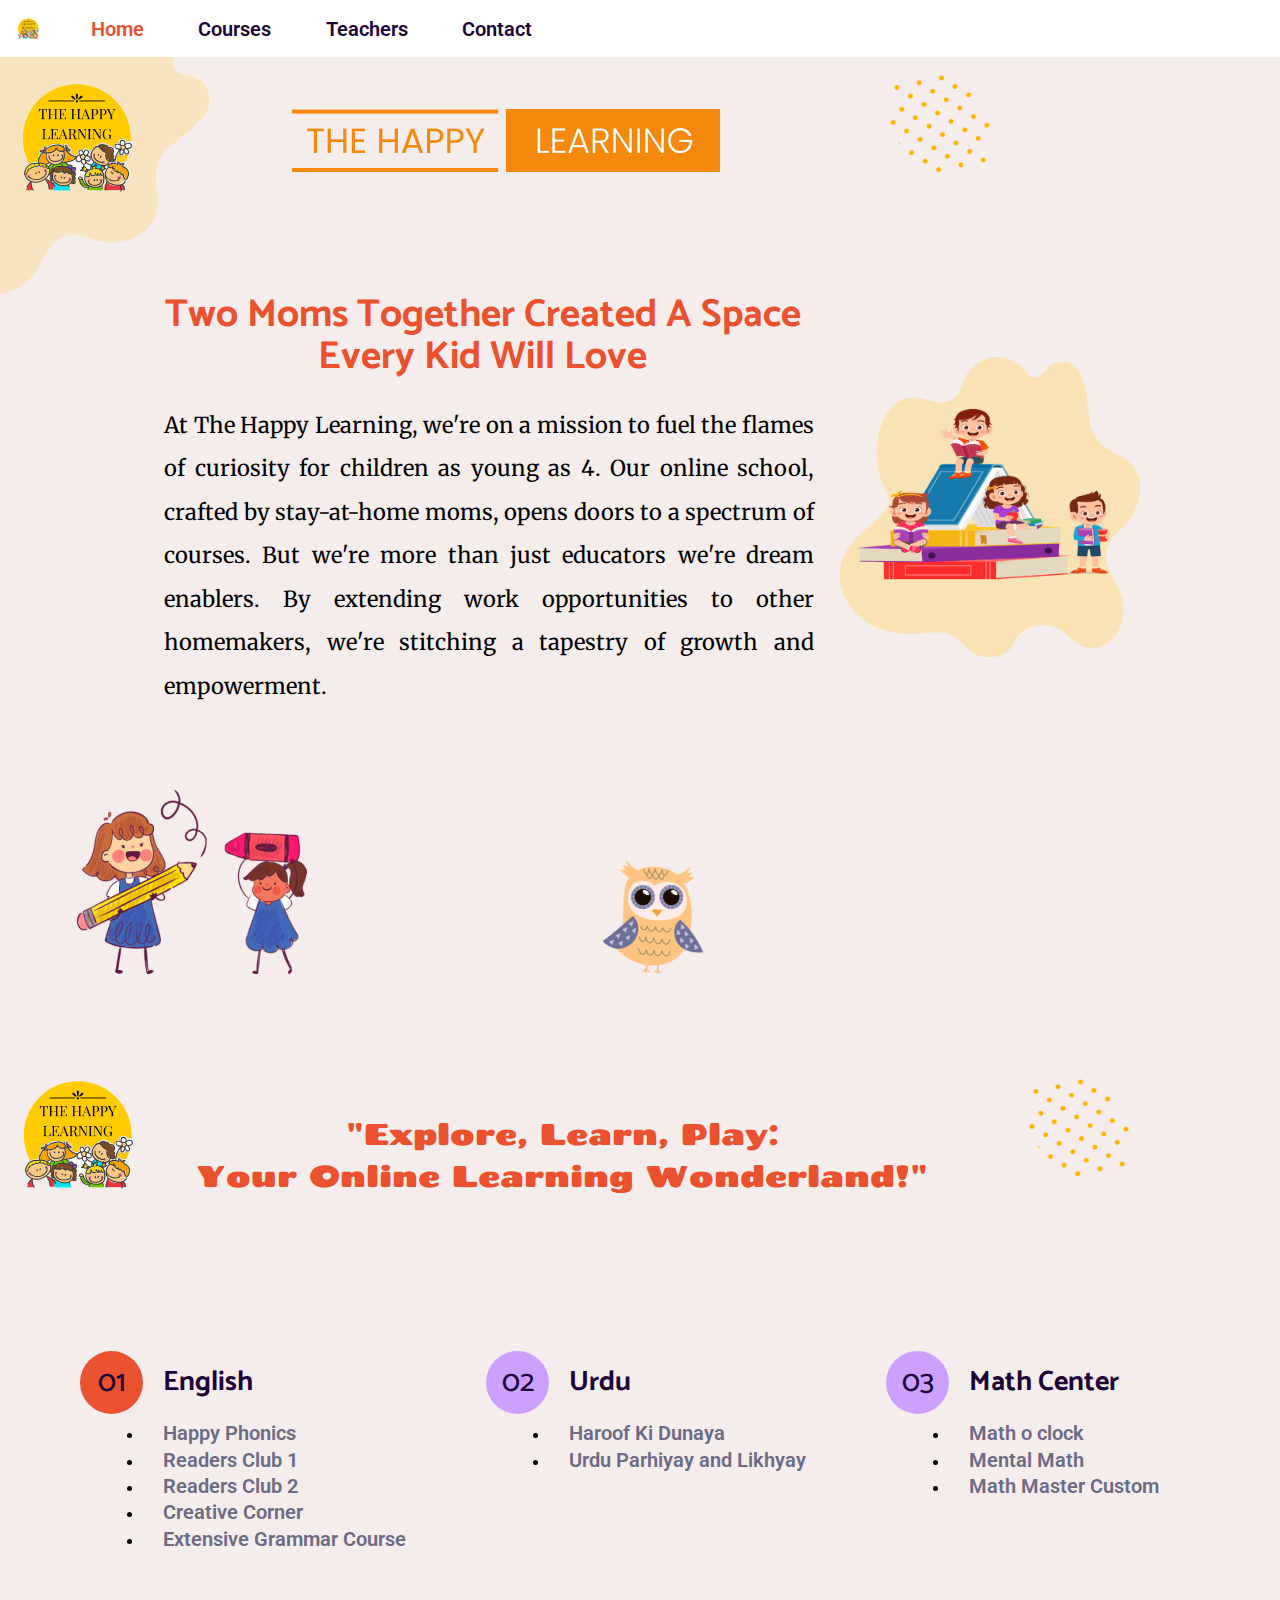
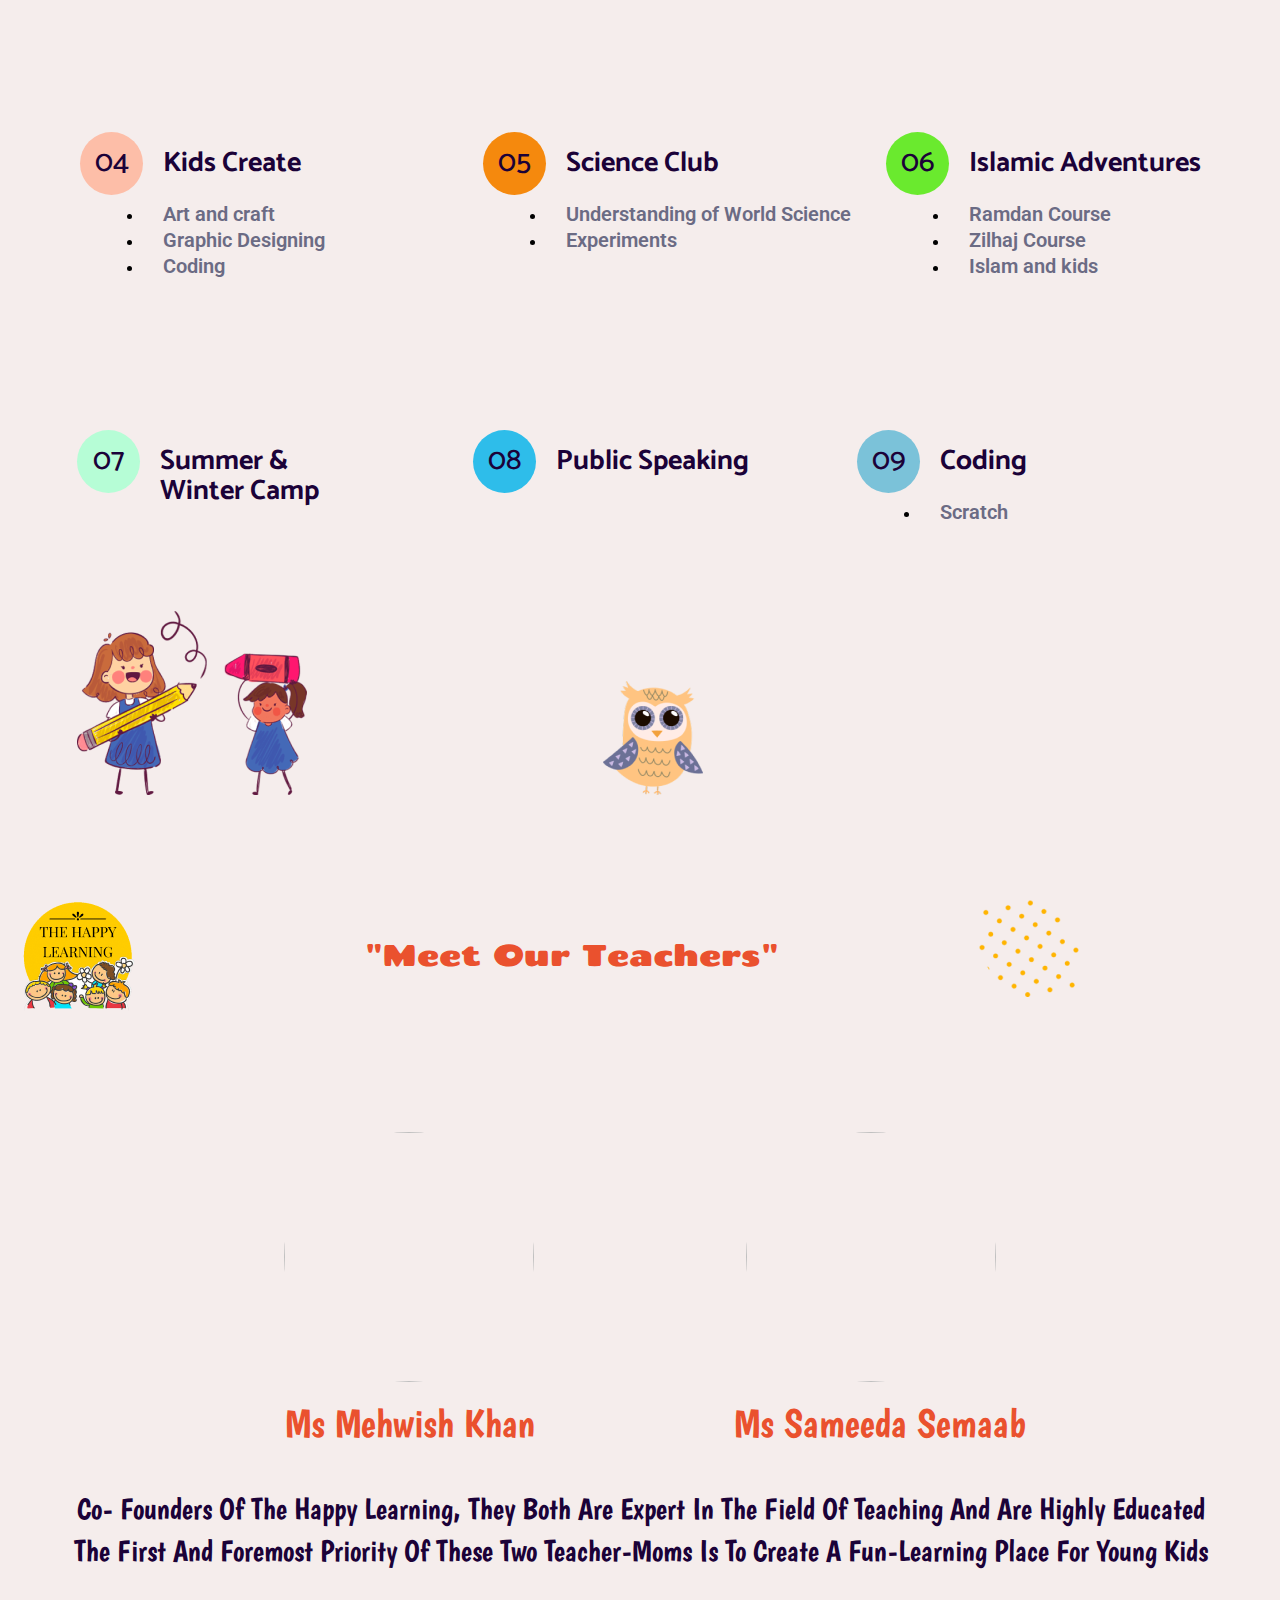
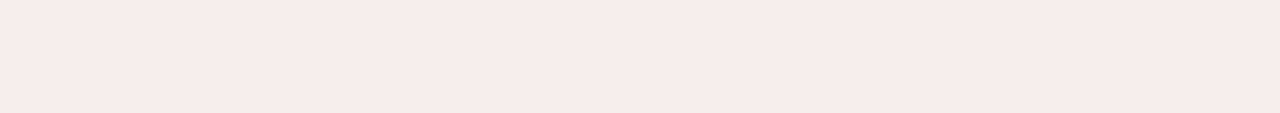
==== index.html @ 22b094e4 "hi" ====
<!DOCTYPE html>
<html lang="en">
  <head>
    <meta charset="UTF-8" />
    <meta name="viewport" content="width=device-width, initial-scale=1.0" />
    <title>Happy Learning | Home</title>
    <link rel="stylesheet" href="homepage.css" />
    <link rel="stylesheet" href="coursepage.css">
    <link rel="stylesheet" href="teacher.css">
  </head>
  <body>
    <div class="navbar">
      <img src="logo.png" class="menu-icon" onclick="togglemenu()">
      <nav>
        <ul id="menulist">
          <li><a href="" style="color: #ea512e">Home</a></li>
          <li><a href="courses.html">Courses</a></li>
          <li><a href="">Teachers</a></li>
          <li><a href="">Contact</a></li>
        </ul>
      </nav>
      
    </div>

    <div class="container">
      <img src="main.png" alt="" class="main" />

      <div class="row-1">
        <img src="small_shape.png" alt="" class="s_shape" />
        <img src="main_logo.png" alt="" class="main_logo" />
        <img src="dots.png" alt="" class="dots" />
      </div>
      <div class="row-2">
        <h1 class="title">
          Two Moms Together Created a Space every kid will love
        </h1>

        <p class="description">
          At The Happy Learning, we're on a mission to fuel the flames of
          curiosity for children as young as 4. Our online school, crafted by
          stay-at-home moms, opens doors to a spectrum of courses. But we're
          more than just educators we're dream enablers. By extending work
          opportunities to other homemakers, we're stitching a tapestry of
          growth and empowerment.
        </p>
      </div>

      <div class="row-3">
        <img src="kids.png" alt="" class="kids" />
        <img src="owl.png" alt="" class="owl" />
      </div>
    </div>

    <div class="c-container">

      <div class="row-4">
        <img src="logo.png" alt="" class="c-logo">
        <h1 class="c-title">"Explore, Learn, Play:<br>
          Your Online Learning Wonderland!"</h1>
        <img src="dots.png" alt="" class="c-dots">
      </div>

      <div class="row-5">

        <div class="c-1">
            <div class="course-title-1">
              <button class="circle-1">01</button>
              <div class="both-1">
                <h1 class="course-english">English</h1>
                <div class="course-des">
                  <ul class="list-des">
                    <li><p>Happy Phonics</p></li>
                    <li><p>Readers Club 1</p></li>
                    <li><p>Readers Club 2</p></li>
                    <li><p>Creative Corner</p></li>
                    <li><p>Extensive Grammar Course</p></li>
                  </ul>
    
                </div>
              </div>
              
            </div>
            
        </div>

        <div class="c-2">
          <div class="course-title-2">
            <button class="circle-2">02</button>
            <div class="both-2">
              <h1 class="course-urdu">Urdu</h1>
              <div class="course-des">
                <ul class="list-des">
                  <li><p> Haroof Ki Dunaya</p></li>
                  <li><p>Urdu Parhiyay and Likhyay</p></li>
                
                </ul>
  
              </div>
            </div>
            
          </div>
          
      </div>

      <div class="c-3">
        <div class="course-title-3">
          <button class="circle-3">03</button>
          <div class="both-3">
            <h1 class="course-math">Math Center</h1>
            <div class="course-des">
              <ul class="list-des">
                <li><p>  Math o clock</p></li>
                <li><p> Mental Math</p></li>
                <li><p> Math Master Custom</p></li>
              
              </ul>

            </div>
          </div>
          
        </div>
        
    </div>
   
      </div>


      <div class="row-6">

        <div class="c-4">
            <div class="course-title-4">
              <button class="circle-4">04</button>
              <div class="both-4">
                <h1 class="course-kid">Kids Create</h1>
                <div class="course-des">
                  <ul class="list-des">
                    <li><p>Art and craft</p></li>
                    <li><p>Graphic Designing</p></li>
                    <li><p>Coding</p></li>
                  </ul>
    
                </div>
              </div>
              
            </div>
            
        </div>

        <div class="c-5">
          <div class="course-title-5">
            <button class="circle-5">05</button>
            <div class="both-2">
              <h1 class="course-urdu">Science Club</h1>
              <div class="course-des">
                <ul class="list-des">
                  <li><p> Understanding of World Science</p></li>
                  <li><p>Experiments</p></li>
                
                </ul>
  
              </div>
            </div>
            
          </div>
          
      </div>

      <div class="c-6">
        <div class="course-title-6">
          <button class="circle-6">06</button>
          <div class="both-6">
            <h1 class="course-islamic">Islamic Adventures</h1>
            <div class="course-des">
              <ul class="list-des">
                <li><p> Ramdan Course</p></li>
                <li><p> Zilhaj Course</p></li>
                <li><p> Islam and kids</p></li>
              
              </ul>

            </div>
          </div>
          
        </div>
        
    </div>
   

      </div>


      
      <div class="row-7">

        <div class="c-7">
            <div class="course-title-7">
              <button class="circle-7">07</button>
              <div class="both-7">
                <h1 class="course-summer">Summer & <br>Winter Camp</h1>
                <div class="course-des">
                  <ul class="list-des">
                  </ul>
    
                </div>
              </div>
              
            </div>
            
        </div>

        <div class="c-8">
          <div class="course-title-8">
            <button class="circle-8">08</button>
            <div class="both-8">
              <h1 class="course-public">Public Speaking</h1>
              <div class="course-des">
                <ul class="list-des">
 
                </ul>
  
              </div>
            </div>
            
          </div>
          
      </div>

      <div class="c-9">
        <div class="course-title-9">
          <button class="circle-9">09</button>
          <div class="both-9">
            <h1 class="course-coding">Coding</h1>
            <div class="course-des">
              <ul class="list-des">
                <li><p> Scratch</p></li>
              
              </ul>

            </div>
          </div>
          
        </div>
        
    </div>
   

      </div>

      <div class="row-3">
        <img src="kids.png" alt="" class="kids" />
        <img src="owl.png" alt="" class="owl" />
        
      </div>
    </div>
      


    <div class="t-container">
      <div class="row-11">
        <img src="logo.png" alt="" class="c-logo">
        <h1 class="t-title">"Meet Our Teachers"</h1>
        <img src="dots.png" alt="" class="t-dots">

      </div>

      <div class="cofounder">

        <div class="co-images">
          <img src="Ellipse 2.png" alt="" class="mehwish">
          <img src="Ellipse 2-1.png" alt="" class="sameeda">
        </div>

        <div class="co-title">
          <h1 class="t-mehwish">Ms Mehwish Khan</h1>
          <h1 class="t-sameeda">Ms Sameeda Semaab</h1>
        </div>

        <div class="co-description">
          <p class="t-des">Co- founders of the happy learning, they both are expert in the field of teaching and are highly educated the first and foremost priority of these two teacher-moms is to create a fun-learning place for young kids</p>

        </div>

          
      </div>


      
    </div>
      
     
      
      
    

   
    
    
    


    
    
    
    

    

  </script>
  </body>
</html>
---- homepage.css ----
@import url("https://fonts.googleapis.com/css2?family=Catamaran:wght@100;200;300;400;500;600;700;800;900&family=Merriweather:ital,wght@0,300;0,400;0,700;0,900;1,300;1,400;1,700;1,900&family=Roboto:ital,wght@0,100;0,300;0,400;0,500;0,700;1,100;1,300;1,400;1,500;1,700&display=swap");

* {
  margin: 0;
  padding: 0;
  font-family: sans-serif;
}

body{
  background: #f5edec;
}

.container {
  margin-top: 57px;
  width: 100%;
  min-height: 100vh;
  box-sizing: border-box;
  overflow: hidden;
}

.navbar {
  width: 100%;
  z-index: 1;
  top: 0;
  overflow: hidden;
  position: fixed;
  display: flex;
  align-items: center;
  background: white;
  padding: 1em
}

.logo {
  padding-left: 80px;
  width: 50px;
  cursor: pointer;
  padding-right: 60px;
}

.menu-icon {
  color: white;
  width: 25px;
  cursor: pointer;
}

nav ul li {
  padding-left: 50px;

  list-style: none;
  display: inline-block;
}

nav ul li a {
  color: #1b0238;
  font-family: "Roboto", sans-serif;
  font-size: 20px;
  font-style: normal;
  font-weight: 600;
  line-height: 24px; /* 120% */
  text-decoration: none;
}

nav ul li a:hover {
  color: #ea512e;
}

.row-1 {
  width: 100%;
  display: flex;
  flex-direction: row;
  background: #f5edec;
}

.row-2 {
  display: flex;
  background: #f5edec;
  flex-direction: column;
}

.row-3 {
  flex-direction: row;
  width: 100%;
  display: flex;
  background: #f5edec;
}

.s_shape {
  object-fit: cover;
  width: 210px;
  height: 236.91px;
  flex-shrink: 0;
}

.main_logo {
  object-fit: cover;
  width: 428px;
  height: 63px;
  flex-shrink: 0;
  margin-left: 82px;
  margin-top: 52px;
}

.dots {
  width: 100%;
  height: auto;
  object-fit: cover;
  flex-shrink: 0;
  width: 100px;
  height: 96.97px;
  flex-shrink: 0;
  margin-left: 170px;
  margin-top: 18px;
}

.title {
  margin-left: 151px;
  display: flex;
  width: 663px;
  text-align: center;
  flex-shrink: 0;
  color: #ea512e;
  text-align: center;
  font-family: "Catamaran", sans-serif;
  font-size: 39px;
  font-style: normal;
  font-weight: 700;
  line-height: 42.5px; /* 108.974% */
  text-transform: capitalize;
}

.description {
  margin-left: 164px;
  padding-top: 25px;
  display: flex;
  width: 650px;
  flex-direction: column;
  justify-content: center;
  flex-shrink: 0;
  color: #000;
  text-align: justify;
  font-family: "Merriweather", serif;
  font-size: 22px;
  font-style: normal;
  font-weight: 400;
  line-height: 43.5px; /* 197.727% */
}

.kids {
  object-fit: cover;
  margin-top: 82px;
  display: flex;
  width: 230px;
  height: 184px;
  flex-shrink: 0;
  margin-left: 77px;
  margin-bottom: 18px;
}
.title-d {
  display: flex;
  flex-direction: column;
}

.main {
  width: 470px;
  height: 737px;
  flex-shrink: 0;

  position: absolute;
  object-fit: fill;
  margin-left: 840px;
  margin-top: 72px;
}

.main_i {
  display: flex;
}

.owl {
  object-fit: cover;
  display: flex;
  width: 100px;
  height: 113.88px;
  flex-shrink: 0;
  margin-left: 296px;
  margin-top: 152px;
}




  @media only screen and (max-width: 1300px)  {

    .main{
      max-width: 300px;
      max-height: 300px;
      margin-top: 300px;
    
    }


   
 
  
}

@media only screen and (max-width: 1149px)  {

  .main{
    visibility: hidden;
  }


  


}

@media only screen and (max-width: 997px)  {

  .dots{
    visibility: hidden;
  }

}

@media only screen and (max-width: 824px)  {

  

 

  .title{
    margin-left: 80px;
  }
  .description{
    margin-left: 90px;
    
  }

  .main_logo{
    margin-left: 20px;
  }




}

@media only screen and (max-width: 534px)  {

  

 

  .title{
    margin: 0px;
    font-size: 16px;
    margin-left: 70px;
    
  }
  .description{
    margin-left: 70px;
    font-size: 14px;
    width: 400px;

  }

  .main_logo{
    margin-top: 90px;
    margin-left: 0;
    object-fit: cover;
    width: 300px;
    height: 40px;
  }




}
---- coursepage.css ----
@import url('https://fonts.googleapis.com/css2?family=Chango&display=swap');

.c-container{
    width: 100%;
    min-height: 100vh;
    box-sizing: border-box;
    overflow: hidden;
}


.row-4{
    margin-top: 57px;
    width: 100%;
    display: flex;
    flex-direction: row;
    background: #f5edec;
}

.row-5{
    margin-top: 150px;
    width: 100%;
    display: flex;
    flex-direction: row;
    background: #f5edec;
}

.row-6{
    margin-top: 180px;
    width: 100%;
    display: flex;
    flex-direction: row;
    background: #f5edec;
}

.row-7{
    margin-top: 150px;
    width: 100%;
    display: flex;
    flex-direction: row;
    background: #f5edec;
}

.row-8{
    margin-top: 150px;
    width: 100%;
    display: flex;
    flex-direction: row;
    background: #f5edec;
}





.c-logo{
    width: 133px;
    height: 133px;
    flex-shrink: 0;
    margin-top: 19px;
    margin-left: 12px;
}

.c-title{
    color: #EA512E;
    text-align: center;
    font-family: 'Chango', sans-serif;
    font-size: 30px;
    font-style: normal;
    font-weight: 400;
    line-height: 41.5px; /* 138.333% */
    text-transform: capitalize;
    margin-top: 64px;
    margin-left: 52px;
}


.c-dots{
    width: 100px;
    height: 96.97px;
    flex-shrink: 0;
    margin-top: 30px;
    margin-left: 101px;
}



/* Course main body */

.c-1{
    display: flex;
    flex-direction: column;
    
}

.circle-1{
    margin-left: 80px;
    border-radius: 100%;
    border: none;
    width: 63px;
    height: 63px;
    flex-shrink: 0;
    background: #EA512E;
    text-align: center; 
    color: #1B0238;
    font-family: "Catamaran", sans-serif;
    font-size: 30px;
    font-style: normal;
    font-weight: 500;
    line-height: 24px; /* 80% */
}

.course-title-1{
    
    display: flex;
    flex-direction: row;
}

.course-english{
    margin-top: 16px;
    color: #1B0238;
    font-family: "Catamaran", sans-serif;
    font-size: 28px;
    font-style: normal;
    font-weight: 700;
    line-height: 30px; /* 107.143% */
    margin-left: 20px;
}


.course-des{
    display: flex;
    flex-direction: column;
}

.list-des{
    margin-top: 23px;
}
.list-des li p {
    
    margin-left: 20px;
    color: #6B6B84;
    font-family: "Roboto", sans-serif;
    font-size: 20px;
    font-style: normal;
    font-weight: 600;
    line-height: 26.3px; /* 131.5% */
}



.both-1{
    display: flex;
    flex-direction: column;
}

.c-2{
    display: flex;
    flex-direction: column;
    
}

.circle-2{
    margin-left: 80px;
    border-radius: 100%;
    border: none;
    width: 63px;
    height: 63px;
    flex-shrink: 0;
    background: #CCA0FE;
    text-align: center; 
    color: #1B0238;
    font-family: "Catamaran", sans-serif;
    font-size: 30px;
    font-style: normal;
    font-weight: 500;
    line-height: 24px; /* 80% */
}

.course-title-2{
    
    display: flex;
    flex-direction: row;
}

.course-urdu{
    margin-top: 16px;
    color: #1B0238;
    font-family: "Catamaran", sans-serif;
    font-size: 28px;
    font-style: normal;
    font-weight: 700;
    line-height: 30px; /* 107.143% */
    margin-left: 20px;
}


.course-des{
    display: flex;
    flex-direction: column;
}

.list-des{
    margin-top: 23px;
}
.list-des li p {
    
    margin-left: 20px;
    color: #6B6B84;
    font-family: "Roboto", sans-serif;
    font-size: 20px;
    font-style: normal;
    font-weight: 600;
    line-height: 26.3px; /* 131.5% */
}



.both-2{
    display: flex;
    flex-direction: column;
}

.c-3{
    display: flex;
    flex-direction: column;
    
}

.circle-3{
    margin-left: 80px;
    border-radius: 100%;
    border: none;
    width: 63px;
    height: 63px;
    flex-shrink: 0;
    background: #CCA0FE;
    text-align: center; 
    color: #1B0238;
    font-family: "Catamaran", sans-serif;
    font-size: 30px;
    font-style: normal;
    font-weight: 500;
    line-height: 24px; /* 80% */
}

.course-title-3{
    
    display: flex;
    flex-direction: row;
}

.course-math{
    margin-top: 16px;
    color: #1B0238;
    font-family: "Catamaran", sans-serif;
    font-size: 28px;
    font-style: normal;
    font-weight: 700;
    line-height: 30px; /* 107.143% */
    margin-left: 20px;
}


.course-des{
    display: flex;
    flex-direction: column;
}

.list-des{
    margin-top: 23px;
}
.list-des li p {
    
    margin-left: 20px;
    color: #6B6B84;
    font-family: "Roboto", sans-serif;
    font-size: 20px;
    font-style: normal;
    font-weight: 600;
    line-height: 26.3px; /* 131.5% */
}



.both-3{
    display: flex;
    flex-direction: column;
}


.c-4{
    display: flex;
    flex-direction: column;
    
}

.circle-4{
    margin-left: 80px;
    border-radius: 100%;
    border: none;
    width: 63px;
    height: 63px;
    flex-shrink: 0;
    background: #FDBEA8;
    text-align: center; 
    color: #1B0238;
    font-family: "Catamaran", sans-serif;
    font-size: 30px;
    font-style: normal;
    font-weight: 500;
    line-height: 24px; /* 80% */
}

.course-title-4{
    
    display: flex;
    flex-direction: row;
}

.course-kid{
    margin-top: 16px;
    color: #1B0238;
    font-family: "Catamaran", sans-serif;
    font-size: 28px;
    font-style: normal;
    font-weight: 700;
    line-height: 30px; /* 107.143% */
    margin-left: 20px;
}


.course-des{
    display: flex;
    flex-direction: column;
}

.list-des{
    margin-top: 23px;
}
.list-des li p {
    
    margin-left: 20px;
    color: #6B6B84;
    font-family: "Roboto", sans-serif;
    font-size: 20px;
    font-style: normal;
    font-weight: 600;
    line-height: 26.3px; /* 131.5% */
}



.both-4{
    display: flex;
    flex-direction: column;
}

.c-5{
    display: flex;
    flex-direction: column;
    
}

.circle-5{
    margin-left: 158px;
    border-radius: 100%;
    border: none;
    width: 63px;
    height: 63px;
    flex-shrink: 0;
    background: #F5890D;
    text-align: center; 
    color: #1B0238;
    font-family: "Catamaran", sans-serif;
    font-size: 30px;
    font-style: normal;
    font-weight: 500;
    line-height: 24px; /* 80% */
}

.course-title-5{
    
    display: flex;
    flex-direction: row;
}

.course-science{
    margin-top: 16px;
    color: #1B0238;
    font-family: "Catamaran", sans-serif;
    font-size: 28px;
    font-style: normal;
    font-weight: 700;
    line-height: 30px; /* 107.143% */
    margin-left: 20px;
}


.course-des{
    display: flex;
    flex-direction: column;
}

.list-des{
    margin-top: 23px;
}
.list-des li p {
    
    margin-left: 20px;
    color: #6B6B84;
    font-family: "Roboto", sans-serif;
    font-size: 20px;
    font-style: normal;
    font-weight: 600;
    line-height: 26.3px; /* 131.5% */
}



.both-5{
    display: flex;
    flex-direction: column;
}

.c-6{
    display: flex;
    flex-direction: column;
    
}

.circle-6{
    margin-left: 35px;
    border-radius: 100%;
    border: none;
    width: 63px;
    height: 63px;
    flex-shrink: 0;
    background: #6AEA2E;
    text-align: center; 
    color: #1B0238;
    font-family: "Catamaran", sans-serif;
    font-size: 30px;
    font-style: normal;
    font-weight: 500;
    line-height: 24px; /* 80% */
}

.course-title-6{
    
    display: flex;
    flex-direction: row;
}

.course-islamic{
    margin-top: 16px;
    color: #1B0238;
    font-family: "Catamaran", sans-serif;
    font-size: 28px;
    font-style: normal;
    font-weight: 700;
    line-height: 30px; /* 107.143% */
    margin-left: 20px;
}


.course-des{
    display: flex;
    flex-direction: column;
}

.list-des{
    margin-top: 23px;
}
.list-des li p {
    
    margin-left: 20px;
    color: #6B6B84;
    font-family: "Roboto", sans-serif;
    font-size: 20px;
    font-style: normal;
    font-weight: 600;
    line-height: 26.3px; /* 131.5% */
}



.both-6{
    display: flex;
    flex-direction: column;
}

.c-7{
    display: flex;
    flex-direction: column;
    
}

.circle-7{
    margin-left: 77px;
    border-radius: 100%;
    border: none;
    width: 63px;
    height: 63px;
    flex-shrink: 0;
    background: #B6FDD6;
    text-align: center; 
    color: #1B0238;
    font-family: "Catamaran", sans-serif;
    font-size: 30px;
    font-style: normal;
    font-weight: 500;
    line-height: 24px; /* 80% */
}

.course-title-7{
    
    display: flex;
    flex-direction: row;
}

.course-summer{
    margin-top: 16px;
    color: #1B0238;
    font-family: "Catamaran", sans-serif;
    font-size: 28px;
    font-style: normal;
    font-weight: 700;
    line-height: 30px; /* 107.143% */
    margin-left: 20px;
}


.course-des{
    display: flex;
    flex-direction: column;
}

.list-des{
    margin-top: 23px;
}
.list-des li p {
    
    margin-left: 20px;
    color: #6B6B84;
    font-family: "Roboto", sans-serif;
    font-size: 20px;
    font-style: normal;
    font-weight: 600;
    line-height: 26.3px; /* 131.5% */
}



.both-7{
    display: flex;
    flex-direction: column;
}

.c-8{
    display: flex;
    flex-direction: column;
    
}

.circle-8{
    margin-left: 154px;
    border-radius: 100%;
    border: none;
    width: 63px;
    height: 63px;
    flex-shrink: 0;
    background: #2EBDEA;
    text-align: center; 
    color: #1B0238;
    font-family: "Catamaran", sans-serif;
    font-size: 30px;
    font-style: normal;
    font-weight: 500;
    line-height: 24px; /* 80% */
}

.course-title-8{
    
    display: flex;
    flex-direction: row;
}

.course-public{
    margin-top: 16px;
    color: #1B0238;
    font-family: "Catamaran", sans-serif;
    font-size: 28px;
    font-style: normal;
    font-weight: 700;
    line-height: 30px; /* 107.143% */
    margin-left: 20px;
}


.course-des{
    display: flex;
    flex-direction: column;
}

.list-des{
    margin-top: 23px;
}
.list-des li p {
    
    margin-left: 20px;
    color: #6B6B84;
    font-family: "Roboto", sans-serif;
    font-size: 20px;
    font-style: normal;
    font-weight: 600;
    line-height: 26.3px; /* 131.5% */
}



.both-8{
    display: flex;
    flex-direction: column;
}

.c-9{
    display: flex;
    flex-direction: column;
    
}

.circle-9{
    margin-left: 108px;
    border-radius: 100%;
    border: none;
    width: 63px;
    height: 63px;
    flex-shrink: 0;
    background: #7BC2D9;
    text-align: center; 
    color: #1B0238;
    font-family: "Catamaran", sans-serif;
    font-size: 30px;
    font-style: normal;
    font-weight: 500;
    line-height: 24px; /* 80% */
}

.course-title-9{
    
    display: flex;
    flex-direction: row;
}

.course-coding{
    margin-top: 16px;
    color: #1B0238;
    font-family: "Catamaran", sans-serif;
    font-size: 28px;
    font-style: normal;
    font-weight: 700;
    line-height: 30px; /* 107.143% */
    margin-left: 20px;
}


.course-des{
    display: flex;
    flex-direction: column;
}

.list-des{
    margin-top: 23px;
}
.list-des li p {
    
    margin-left: 20px;
    color: #6B6B84;
    font-family: "Roboto", sans-serif;
    font-size: 20px;
    font-style: normal;
    font-weight: 600;
    line-height: 26.3px; /* 131.5% */
}



.both-9{
    display: flex;
    flex-direction: column;
}
---- teacher.css ----
@import url('https://fonts.googleapis.com/css2?family=Boogaloo&display=swap');

@import url('https://fonts.googleapis.com/css2?family=Boogaloo&display=swap');

.t-container{
    width: 100%;
    min-height: 100vh;
    box-sizing: border-box;
    overflow: hidden;
}

.row-11{
    margin-top: 57px;
    width: 100%;
    display: flex;
    flex-direction: row;
    background: #f5edec;
}

.t-title{
    color: #EA512E;
    text-align: center;
    font-family: 'Chango', sans-serif;
    font-size: 30px;
    font-style: normal;
    font-weight: 400;
    line-height: 41.5px; /* 138.333% */
    text-transform: capitalize;
    margin-top: 64px;
    margin-left: 220px;
}

.t-dots{
    width: 100px;
    height: 96.97px;
    flex-shrink: 0;
    margin-top: 30px;
    margin-left: 200px;
}


.cofounder{
    width: 1132px;
    height: 500px;
    flex-shrink: 0;
    display: flex;
    flex-direction: column;

    margin: auto;
    margin-top: 94px;
}

.co-images{
    display: flex;
    flex-direction: row;
    justify-content: space-between;
}


.mehwish{
    margin-top: 16px;
    margin-left: 210px;
    width: 250px;
    height: 250px;
    flex-shrink: 0;
    border-radius: 250px;
}

.sameeda{
    margin-top: 16px;
    margin-right: 210px;
    width: 250px;
    height: 250px;
    flex-shrink: 0;
    border-radius: 250px;
}

.co-title{
    display: flex;
    flex-direction: row;
    justify-content: space-between;
}

.t-mehwish{
    color: #EA512E;
    text-align: center;
    font-family: 'Boogaloo', sans-serif;;
    font-size: 40px;
    font-style: normal;
    font-weight: 400;
    line-height: 42.5px; /* 106.25% */
    text-transform: capitalize;
    margin-left: 211px;
    margin-top: 20px;
}

.t-sameeda{
    color: #EA512E;
    text-align: center;
    font-family: 'Boogaloo', sans-serif;;
    font-size: 40px;
    font-style: normal;
    font-weight: 400;
    line-height: 42.5px; /* 106.25% */
    text-transform: capitalize;
    margin-right: 180px;
    margin-top: 20px;
}

.t-des{
    display: flex;
    width: 1134px;
    height: 172px;
    flex-direction: column;
    justify-content: center;
    flex-shrink: 0;
    color: #1B0238;
    text-align: center;
    font-family: 'Boogaloo', cursive;
    font-size: 30px;
    font-style: normal;
    font-weight: 400;
    line-height: 42.5px; /* 141.667% */
    text-transform: capitalize;
}
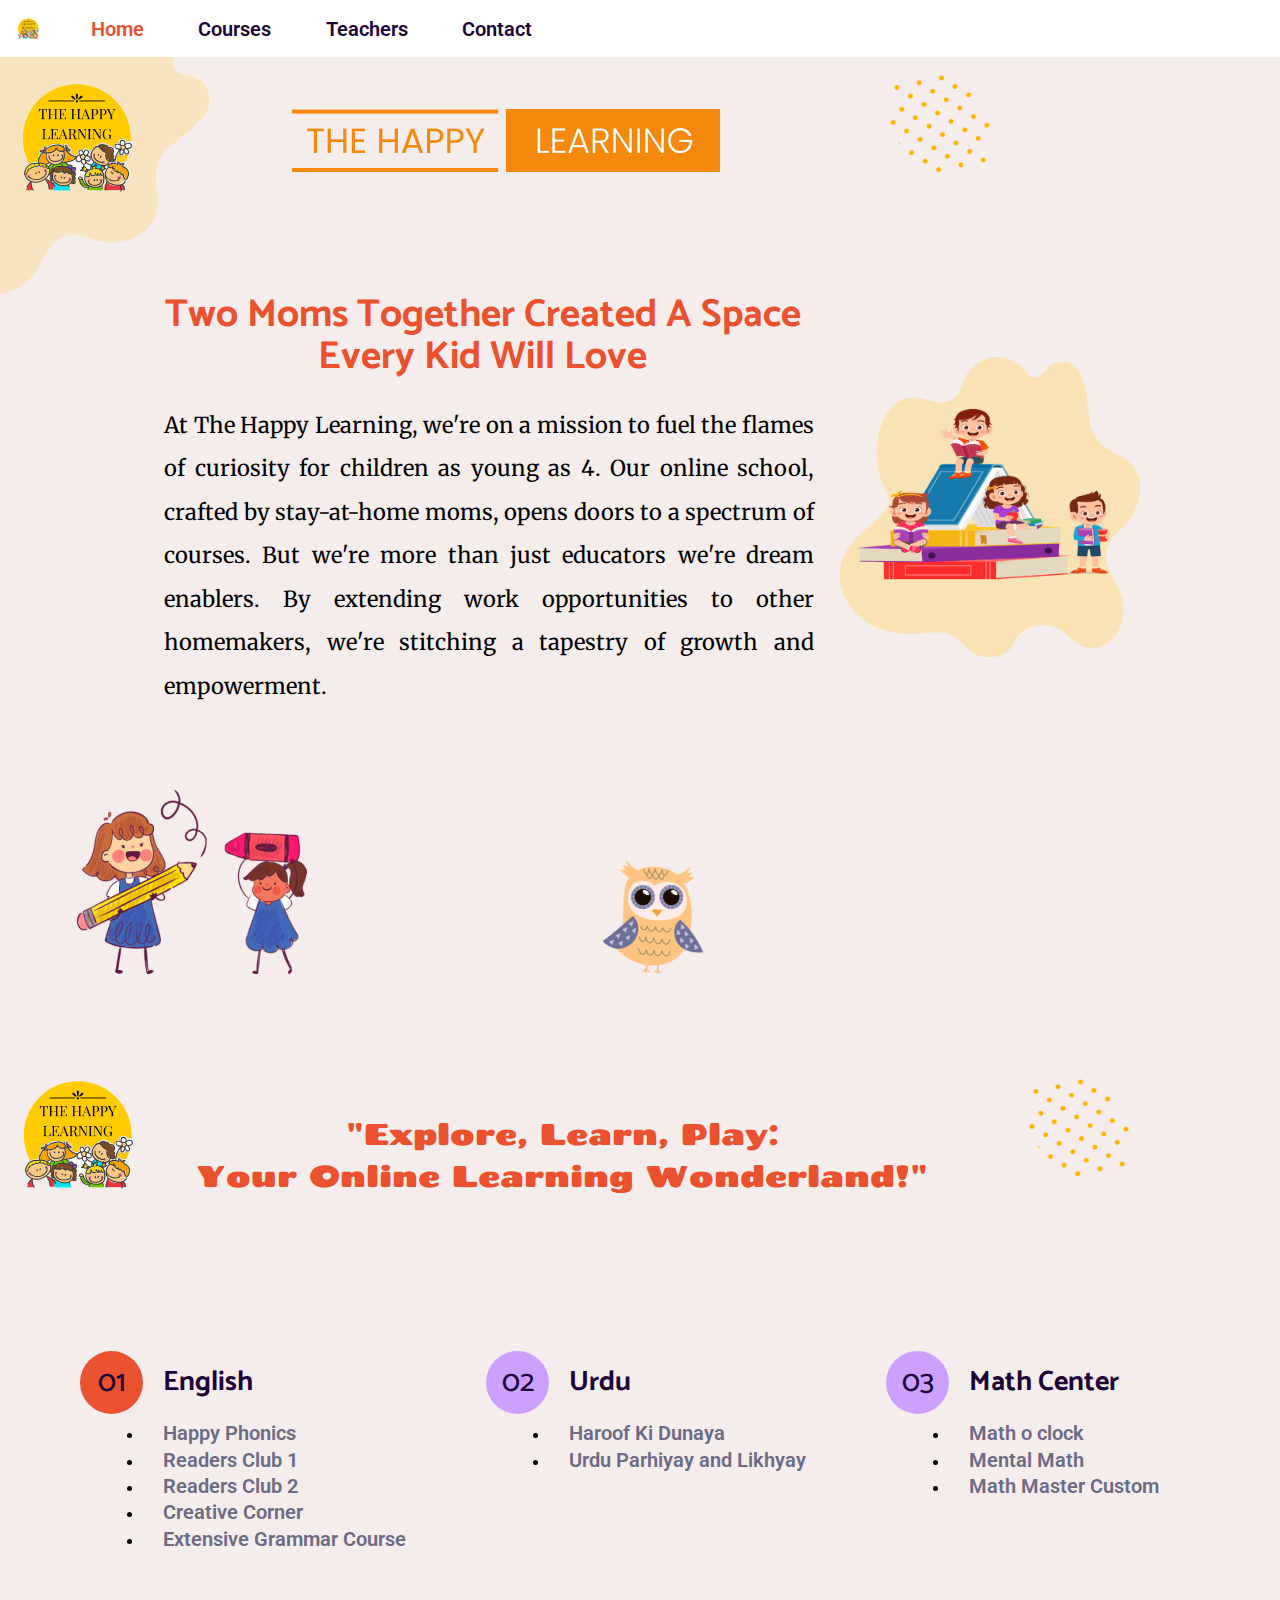
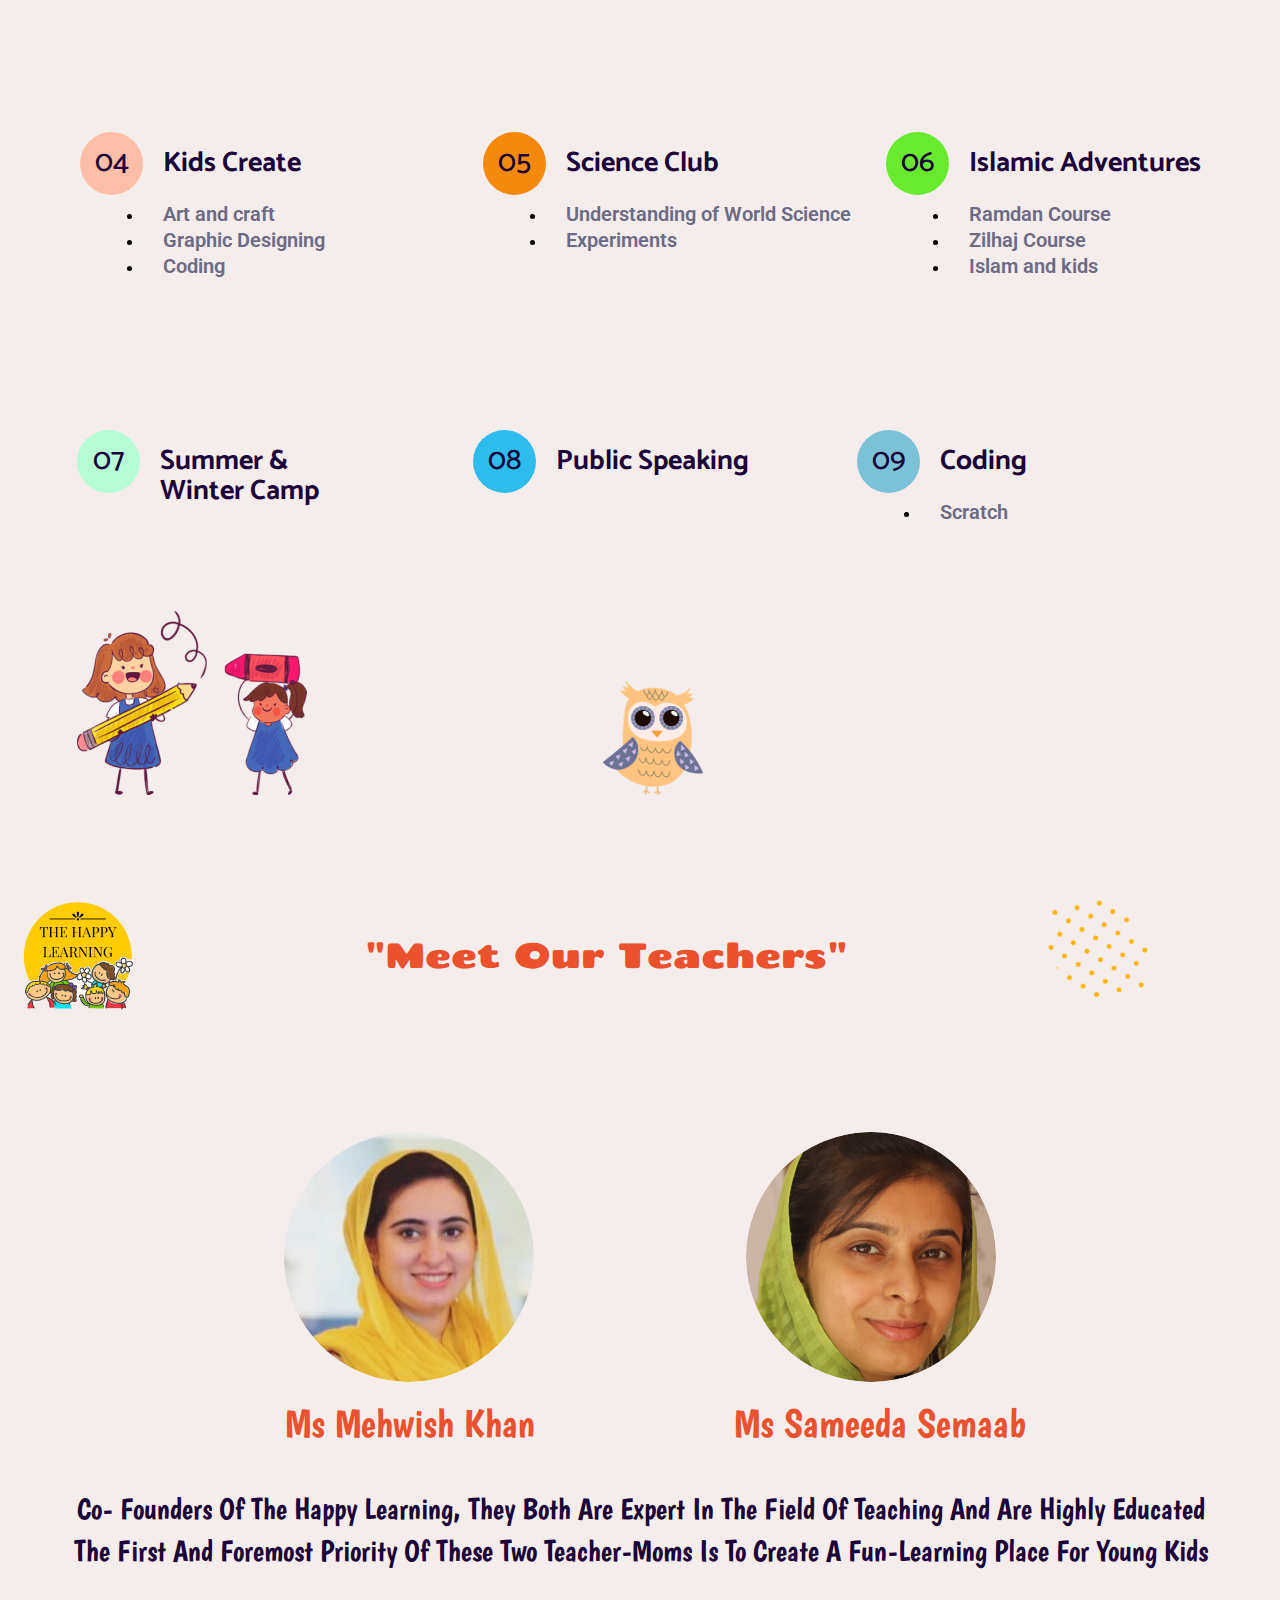
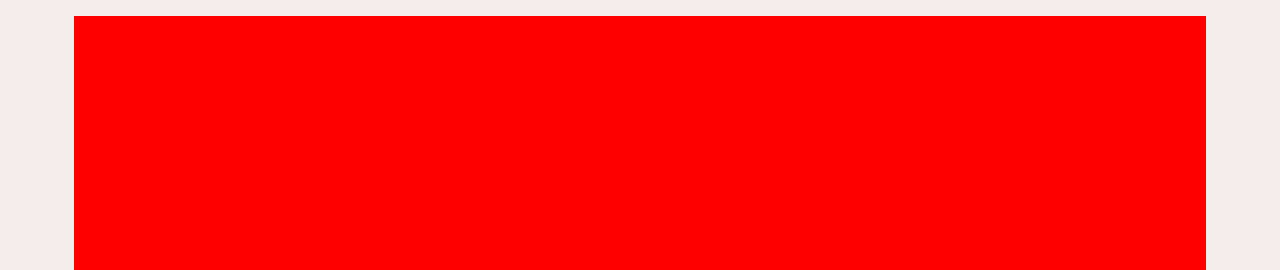
==== commit aa3e8597: "add pictures" ====
--- a/index.html
+++ b/index.html
@@ -284,6 +284,18 @@
       </div>
 
 
+      <div class="teacher-1">
+
+        <div class="cont-1">
+          <img src="" alt="">
+          <div class="desc-1">
+            
+          </div>
+        </div>
+        
+      </div>
+
+
       
     </div>
       
--- a/teacher.css
+++ b/teacher.css
@@ -21,7 +21,7 @@
     color: #EA512E;
     text-align: center;
     font-family: 'Chango', sans-serif;
-    font-size: 30px;
+    font-size: 35px;
     font-style: normal;
     font-weight: 400;
     line-height: 41.5px; /* 138.333% */
@@ -124,3 +124,15 @@
     text-transform: capitalize;
 }
 
+.teacher-1{
+    display: flex;
+    flex-direction: column;
+    background: red;
+    width: 1132px;
+    height: 254px;
+    flex-shrink: 0;
+    margin: auto;
+}
+
+
+
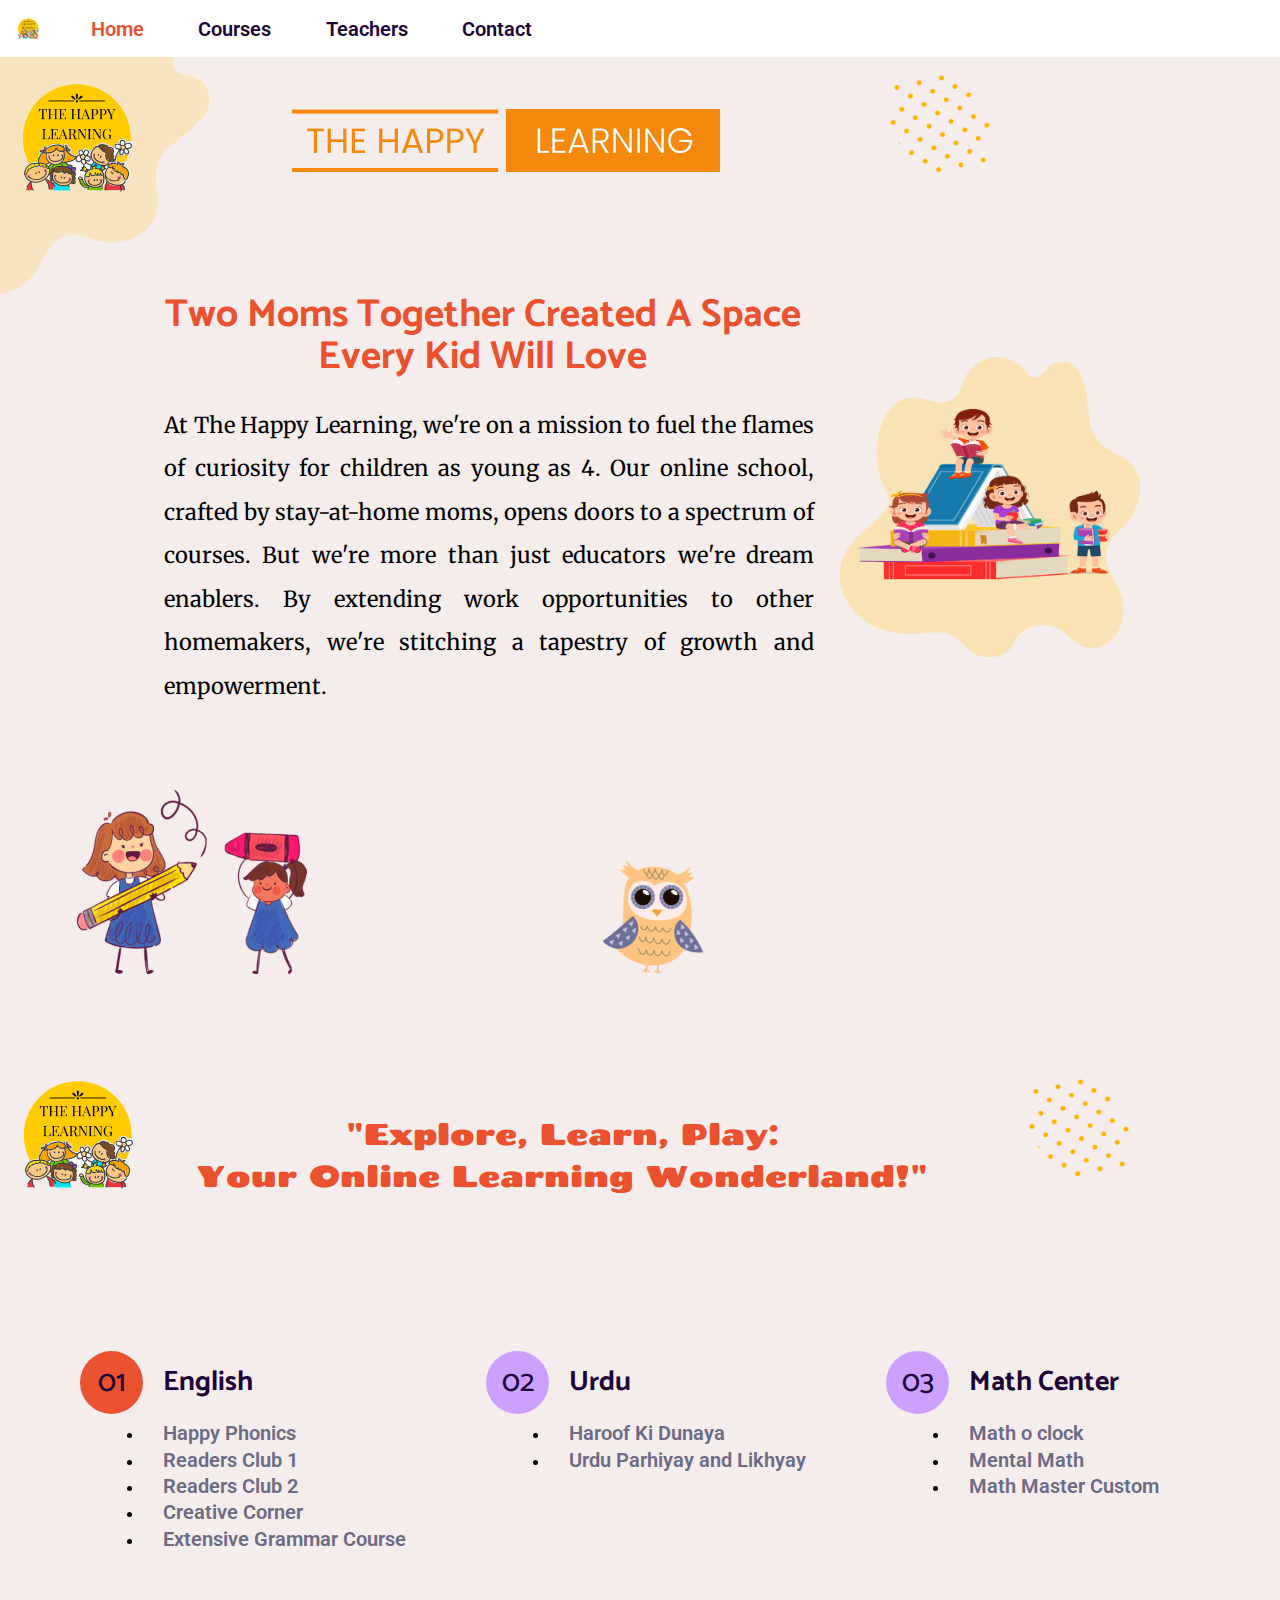
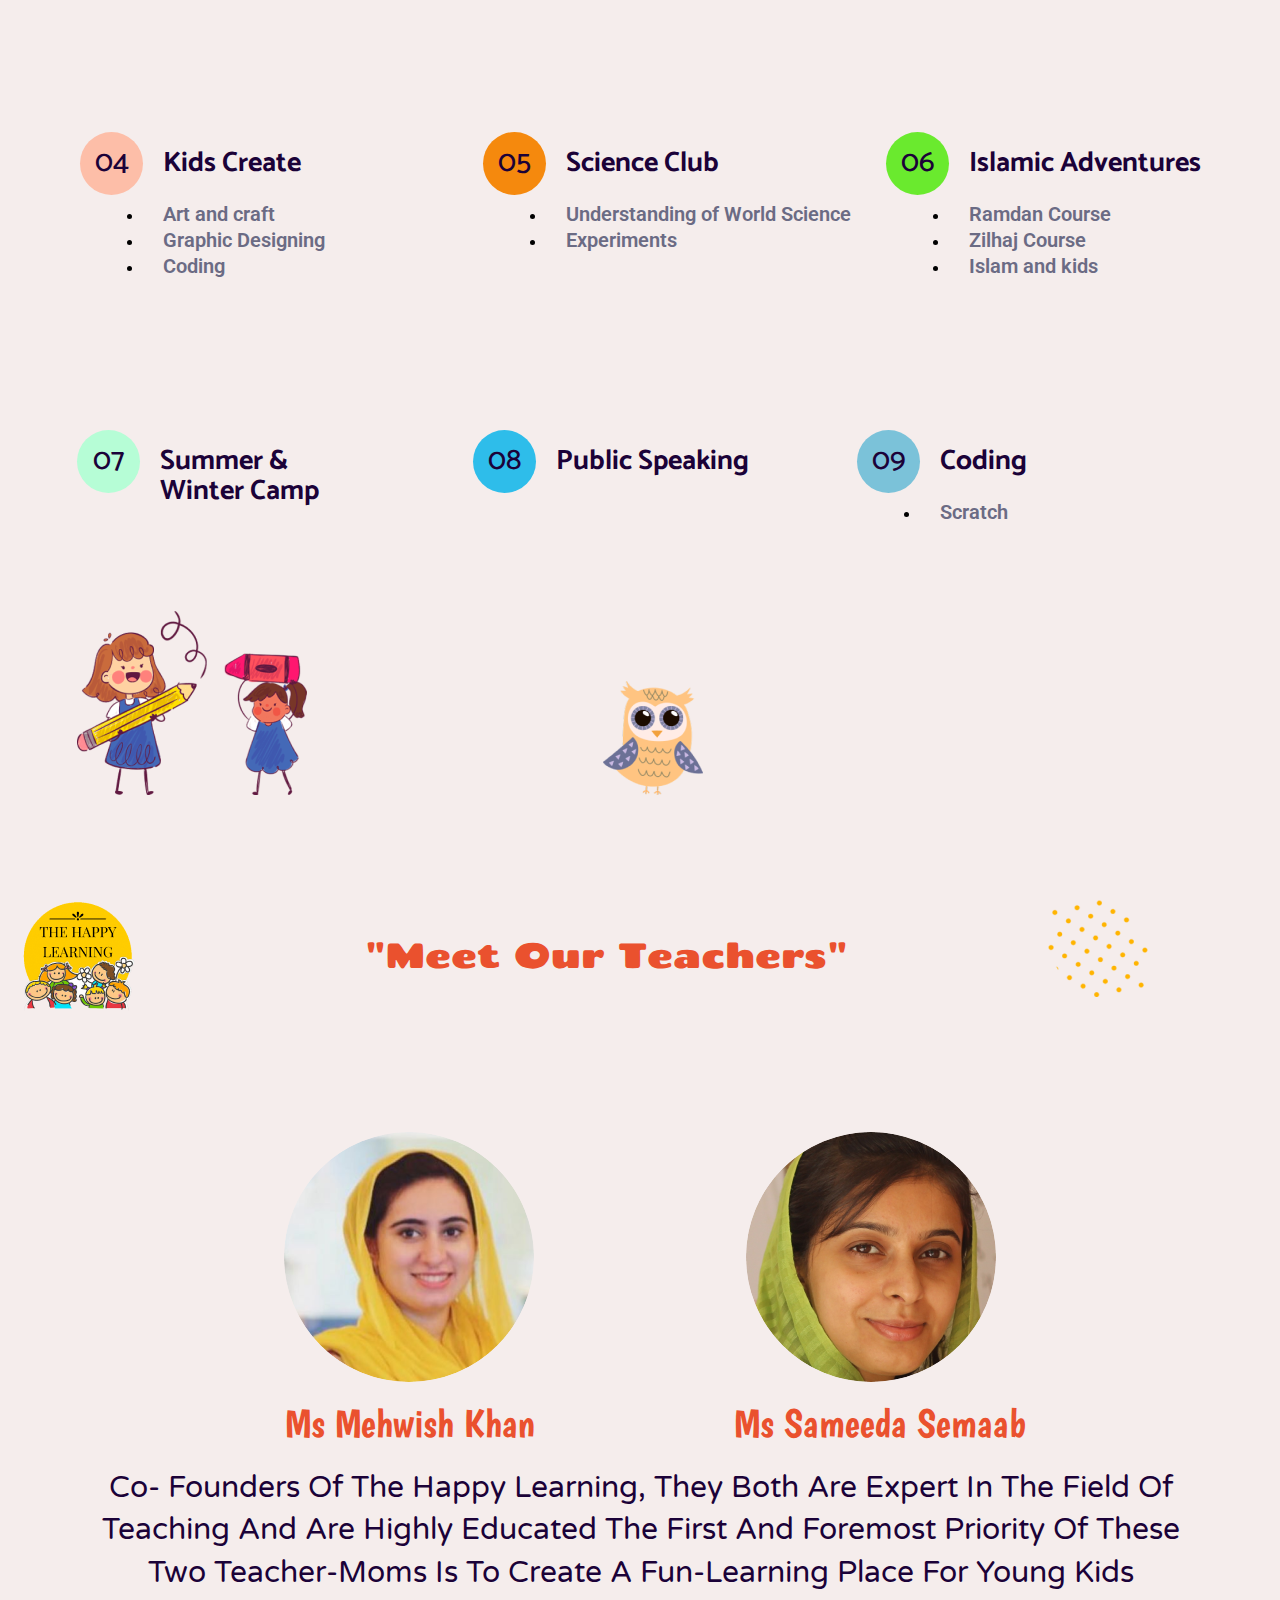
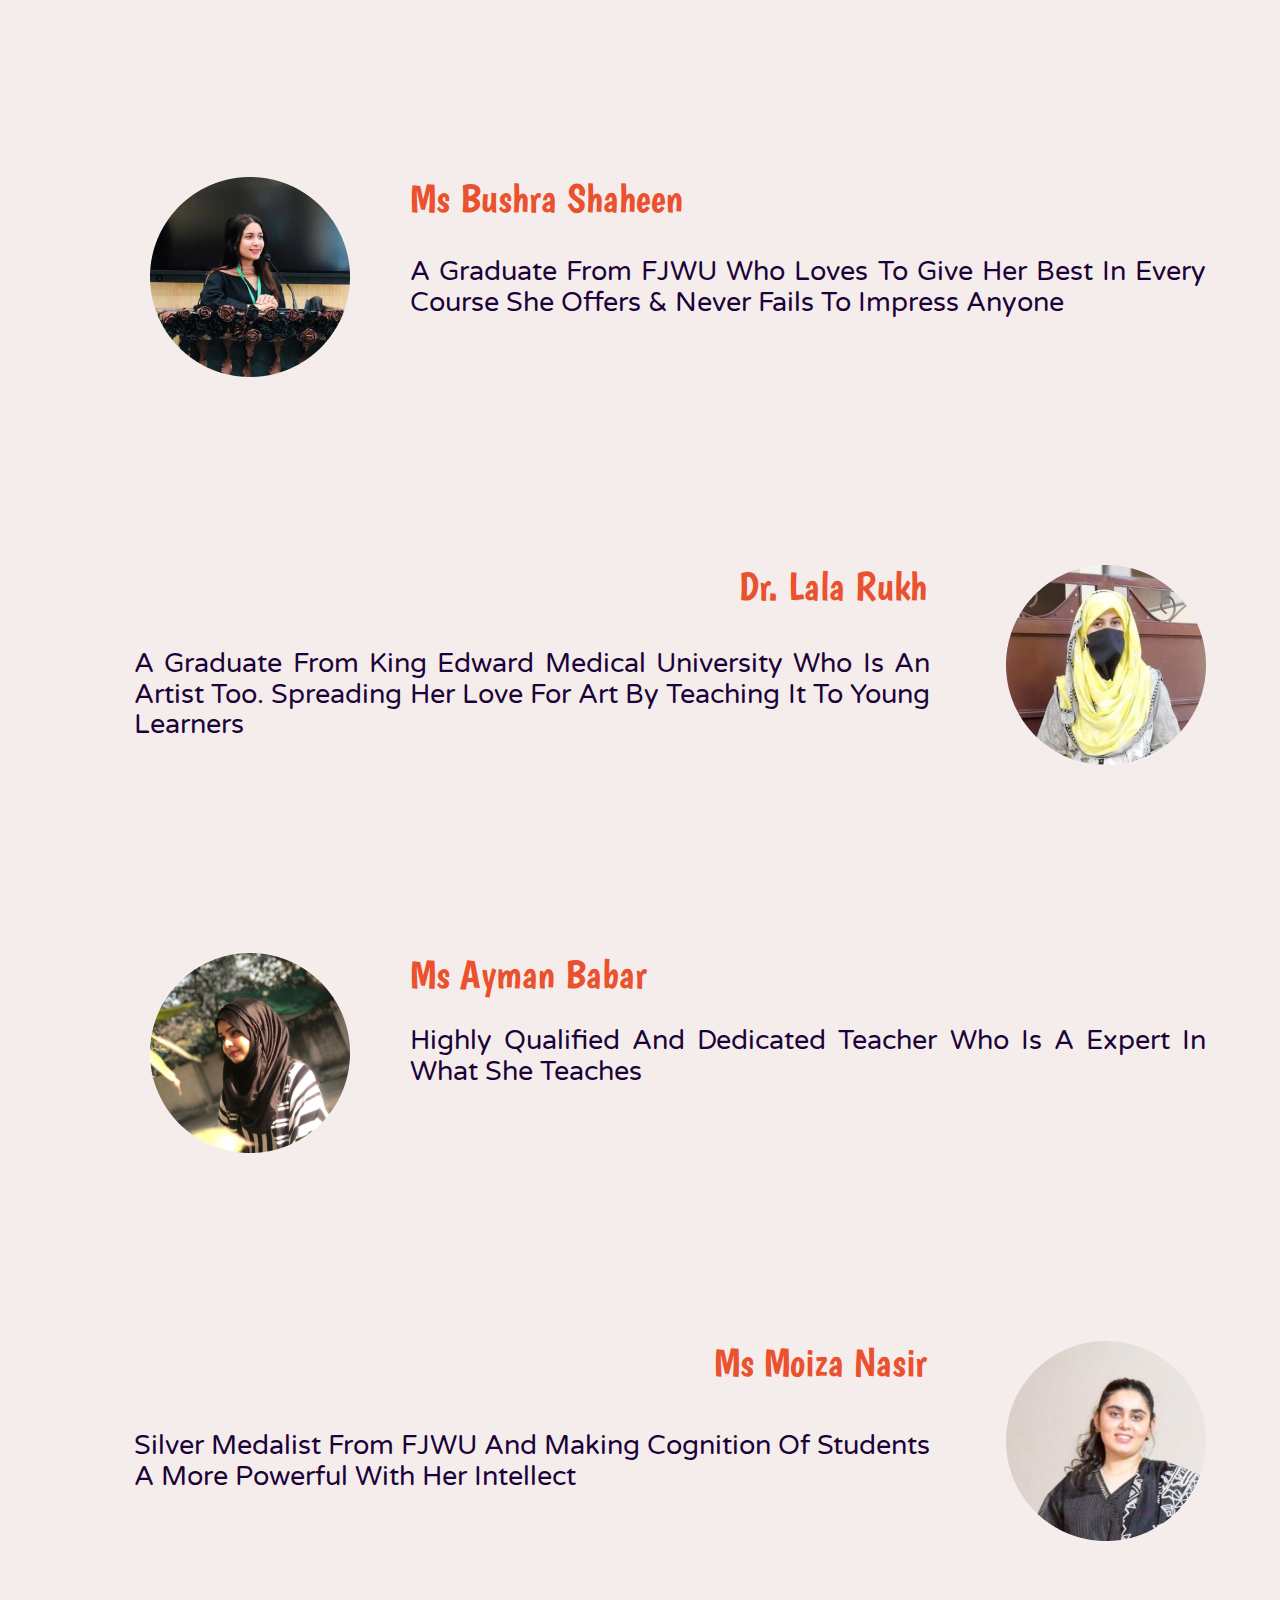
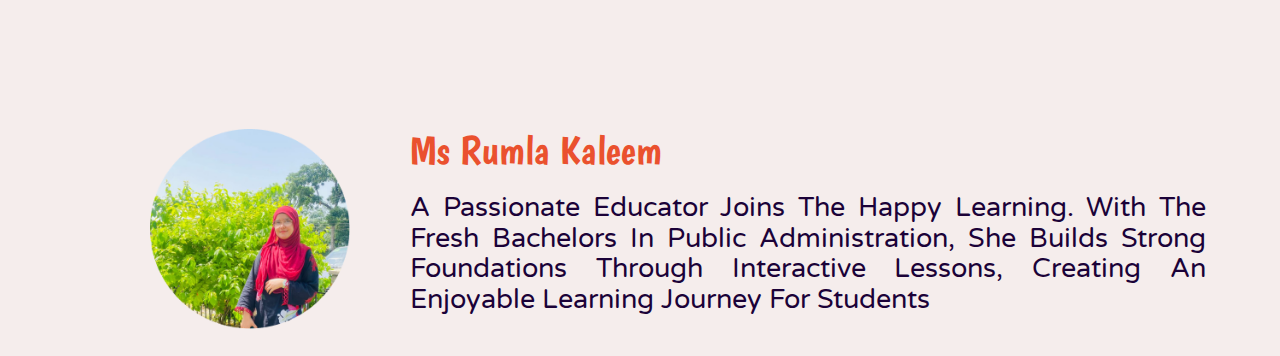
==== commit ed7f32d4: "hi" ====
--- a/index.html
+++ b/index.html
@@ -287,9 +287,73 @@
       <div class="teacher-1">
 
         <div class="cont-1">
-          <img src="" alt="">
+          <img src="1.png" alt="" class="pic-1">
           <div class="desc-1">
-            
+            <h1 class="name-1">Ms Bushra Shaheen</h1>
+            <p class="edu-1">
+              A graduate from FJWU who loves to give her best in every course she offers & never fails to impress anyone
+            </p>
+          </div>
+        </div>
+        
+      </div>
+
+
+      <div class="teacher-2">
+
+        <div class="cont-2">
+        
+          <div class="desc-2">
+            <h1 class="name-2">Dr. Lala rukh</h1>
+            <p class="edu-2">
+              a graduate from king edward medical university who is an artist too. spreading her love for art by teaching it to young learners
+            </p>
+          </div>
+          <img src="3.png" alt="" class="pic-2">
+        </div>
+        
+      </div>
+
+
+      <div class="teacher-3">
+
+        <div class="cont-3">
+          <img src="2.png" alt="" class="pic-3">
+          <div class="desc-3">
+            <h1 class="name-3">Ms Ayman Babar</h1>
+            <p class="edu-3">
+              Highly qualified and dedicated teacher who is a expert in what she teaches
+            </p>
+          </div>
+        </div>
+        
+      </div>
+
+
+      <div class="teacher-4">
+
+        <div class="cont-4">
+        
+          <div class="desc-4">
+            <h1 class="name-4">Ms moiza nasir</h1>
+            <p class="edu-4">
+              silver medalist from FJWU and making cognition of students a more powerful with her intellect
+            </p>
+          </div>
+          <img src="4.png" alt="" class="pic-4">
+        </div>
+        
+      </div>
+
+      <div class="teacher-5">
+
+        <div class="cont-5">
+          <img src="6.png" alt="" class="pic-5">
+          <div class="desc-5">
+            <h1 class="name-5">Ms rumla kaleem</h1>
+            <p class="edu-5">
+              A passionate educator joins the happy learning. with the fresh bachelors in public administration, she builds strong foundations through interactive lessons, creating an enjoyable learning journey for students
+            </p>
           </div>
         </div>
         
--- a/teacher.css
+++ b/teacher.css
@@ -1,6 +1,8 @@
 @import url('https://fonts.googleapis.com/css2?family=Boogaloo&display=swap');
 
 @import url('https://fonts.googleapis.com/css2?family=Boogaloo&display=swap');
+
+@import url('https://fonts.googleapis.com/css2?family=Varela+Round&display=swap');
 
 .t-container{
     width: 100%;
@@ -116,23 +118,292 @@
     flex-shrink: 0;
     color: #1B0238;
     text-align: center;
+    font-family: 'Varela Round', sans-serif;
+    font-size: 30px;
+    font-style: normal;
+    font-weight: 400;
+    line-height: 42.5px; /* 141.667% */
+    text-transform: capitalize;
+}
+
+/* 106.25% */
+
+.teacher-1{
+   
+    display: flex;
+    flex-direction: column;
+    
+    width: 1132px;
+    height: 254px;
+    flex-shrink: 0;
+    margin: auto;
+    margin-top: 134px;
+}
+
+.cont-1{
+    display: flex;
+    flex-direction: row;
+}
+
+.pic-1{
+    width: 200px;
+    height: 200px;
+    flex-shrink: 0;
+    margin-top: 27px;
+    margin-left: 76px;
+}
+
+.name-1{
+    color: #EA512E;
     font-family: 'Boogaloo', cursive;
-    font-size: 30px;
-    font-style: normal;
-    font-weight: 400;
-    line-height: 42.5px; /* 141.667% */
-    text-transform: capitalize;
-}
-
-.teacher-1{
-    display: flex;
-    flex-direction: column;
-    background: red;
+    font-size: 40px;
+    font-style: normal;
+    font-weight: 400;
+    line-height: 42.5px; /* 106.25% */
+    text-transform: capitalize;
+    margin-top: 27px;
+    margin-left: 60px;
+}
+
+.edu-1{
+    margin-left: 60px;
+    margin-top: 38px;
+    color: #1B0238;
+    text-align: justify;
+    font-family: 'Varela Round', sans-serif;
+    font-size: 27px;
+    font-style: normal;
+    font-weight: 400;
+    line-height: 30.5px; /* 112.963% */
+    text-transform: capitalize;
+}
+
+
+
+
+.teacher-2{
+   
+    display: flex;
+    flex-direction: column;
+    
     width: 1132px;
     height: 254px;
     flex-shrink: 0;
     margin: auto;
-}
-
-
-
+    margin-top: 134px;
+}
+
+.desc-2{
+    display: flex;
+    flex-direction: column;
+}
+
+.cont-2{
+    display: flex;
+    flex-direction: row;
+}
+
+.pic-2{
+    width: 200px;
+    height: 200px;
+    flex-shrink: 0;
+    margin-top: 27px;
+    margin-left: 76px;
+}
+
+.name-2{
+
+    color: #EA512E;
+    font-family: 'Boogaloo', cursive;
+    font-size: 40px;
+    font-style: normal;
+    font-weight: 400;
+    line-height: 42.5px; /* 106.25% */
+    text-transform: capitalize;
+    margin-top: 27px;
+    margin-left: 665px;
+}
+
+.edu-2{
+    margin-left: 60px;
+    margin-top: 42px;
+    color: #1B0238;
+    text-align: justify;
+    font-family: 'Varela Round', sans-serif;
+    font-size: 27px;
+    font-style: normal;
+    font-weight: 400;
+    line-height: 30.5px; /* 112.963% */
+    text-transform: capitalize;
+}
+
+
+.teacher-3{
+   
+    display: flex;
+    flex-direction: column;
+    
+    width: 1132px;
+    height: 254px;
+    flex-shrink: 0;
+    margin: auto;
+    margin-top: 134px;
+}
+
+.cont-3{
+    display: flex;
+    flex-direction: row;
+}
+
+.pic-3{
+    width: 200px;
+    height: 200px;
+    flex-shrink: 0;
+    margin-top: 27px;
+    margin-left: 76px;
+}
+
+.name-3{
+    color: #EA512E;
+    font-family: 'Boogaloo', cursive;
+    font-size: 40px;
+    font-style: normal;
+    font-weight: 400;
+    line-height: 42.5px; /* 106.25% */
+    text-transform: capitalize;
+    margin-top: 27px;
+    margin-left: 60px;
+}
+
+.edu-3{
+    margin-left: 60px;
+    margin-top: 31px;
+    color: #1B0238;
+    text-align: justify;
+    font-family: 'Varela Round', sans-serif;
+    font-size: 27px;
+    font-style: normal;
+    font-weight: 400;
+    line-height: 30.5px; /* 112.963% */
+    text-transform: capitalize;
+}
+
+
+
+.teacher-4{
+   
+    display: flex;
+    flex-direction: column;
+    
+    width: 1132px;
+    height: 254px;
+    flex-shrink: 0;
+    margin: auto;
+    margin-top: 134px;
+}
+
+.desc-4{
+    display: flex;
+    flex-direction: column;
+}
+
+.cont-4{
+    display: flex;
+    flex-direction: row;
+}
+
+.pic-4{
+    width: 200px;
+    height: 200px;
+    flex-shrink: 0;
+    margin-top: 27px;
+    margin-left: 76px;
+}
+
+.name-4{
+
+    color: #EA512E;
+    font-family: 'Boogaloo', cursive;
+    font-size: 40px;
+    font-style: normal;
+    font-weight: 400;
+    line-height: 42.5px; /* 106.25% */
+    text-transform: capitalize;
+    margin-top: 27px;
+    margin-left: 640px;
+}
+
+.edu-4{
+    margin-left: 60px;
+    margin-top: 48px;
+    color: #1B0238;
+    text-align: justify;
+    font-family: 'Varela Round', sans-serif;
+    font-size: 27px;
+    font-style: normal;
+    font-weight: 400;
+    line-height: 30.5px; /* 112.963% */
+    text-transform: capitalize;
+}
+
+
+.teacher-5{
+   
+    display: flex;
+    flex-direction: column;
+    
+    width: 1132px;
+    height: 254px;
+    flex-shrink: 0;
+    margin: auto;
+    margin-top: 134px;
+}
+
+.cont-5{
+    display: flex;
+    flex-direction: row;
+}
+
+.pic-5{
+    width: 200px;
+    height: 200px;
+    flex-shrink: 0;
+    margin-top: 27px;
+    margin-left: 76px;
+}
+
+.name-5{
+    color: #EA512E;
+    font-family: 'Boogaloo', cursive;
+    font-size: 40px;
+    font-style: normal;
+    font-weight: 400;
+    line-height: 42.5px; /* 106.25% */
+    text-transform: capitalize;
+    margin-top: 27px;
+    margin-left: 60px;
+}
+
+.edu-5{
+    margin-left: 60px;
+    margin-top: 22px;
+    color: #1B0238;
+    text-align: justify;
+    font-family: 'Varela Round', sans-serif;
+    font-size: 27px;
+    font-style: normal;
+    font-weight: 400;
+    line-height: 30.5px; /* 112.963% */
+    text-transform: capitalize;
+}
+
+
+
+
+
+
+
+
+
+
+
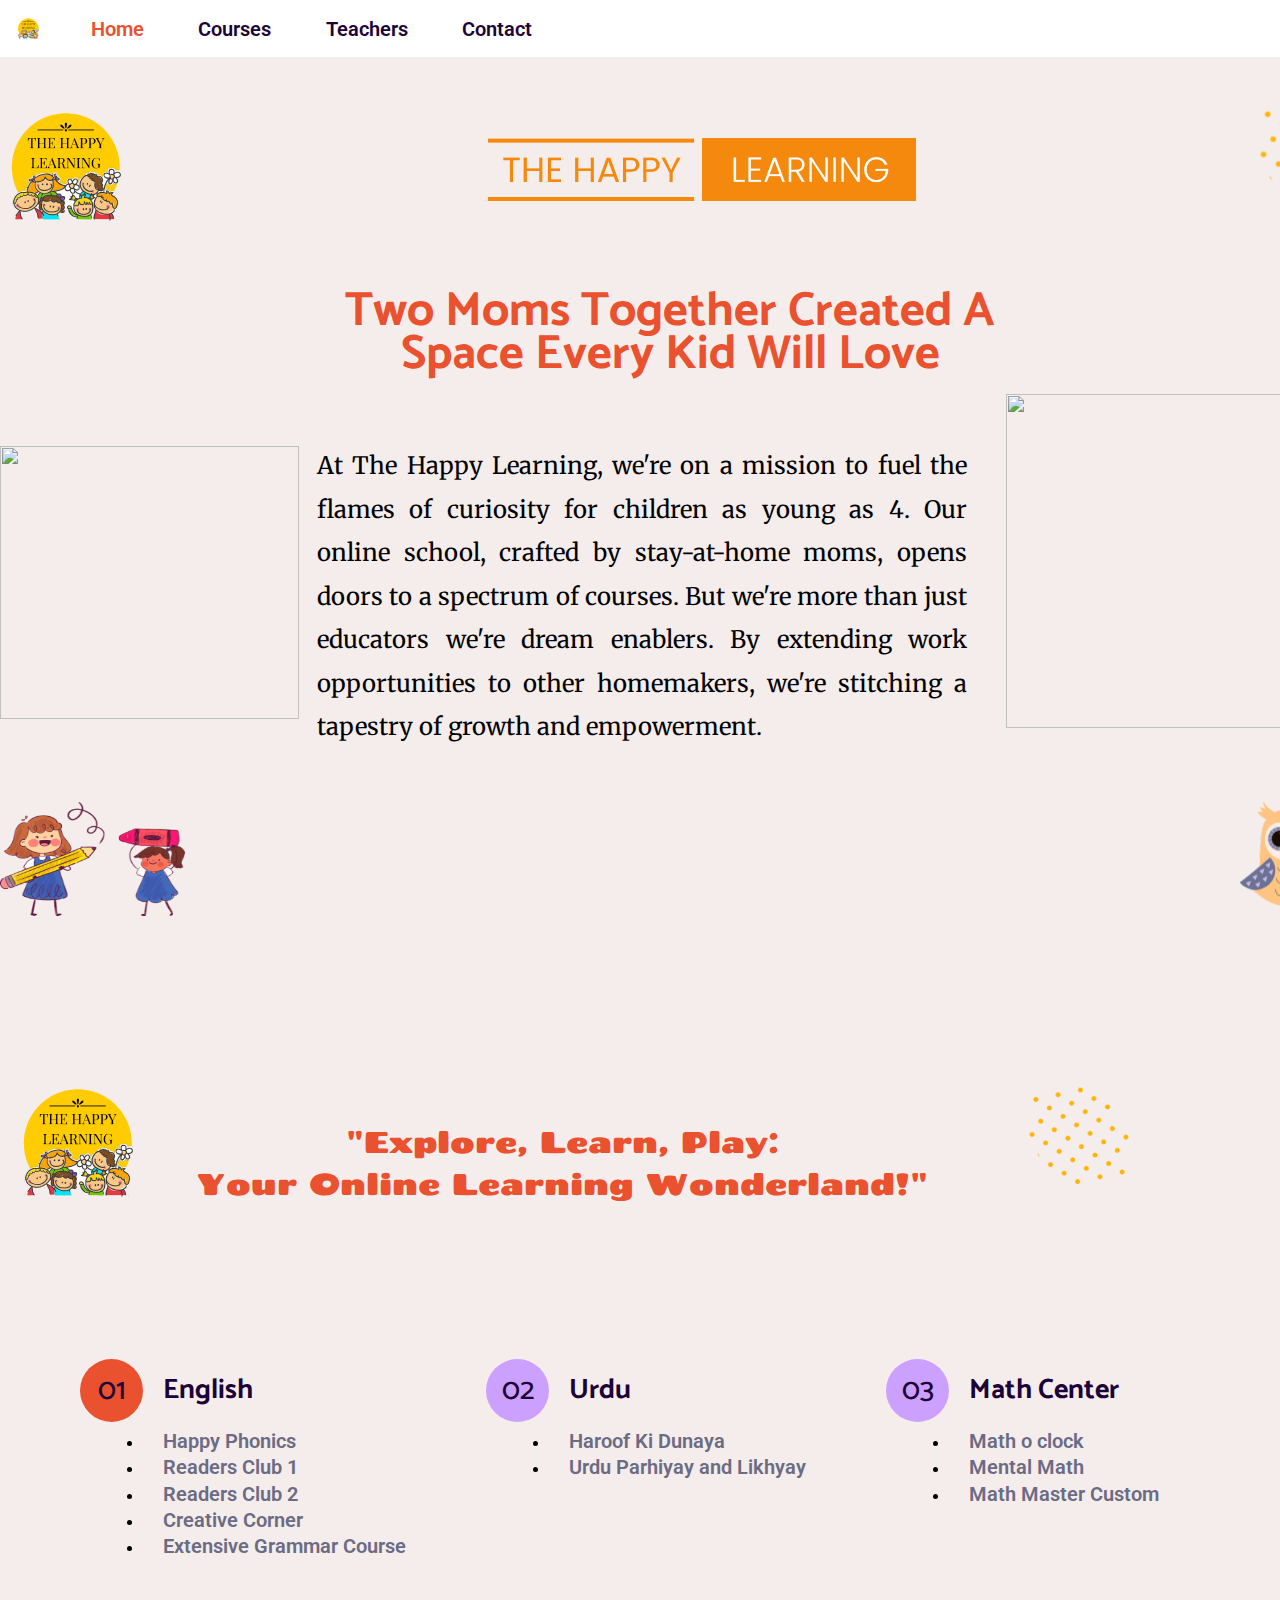
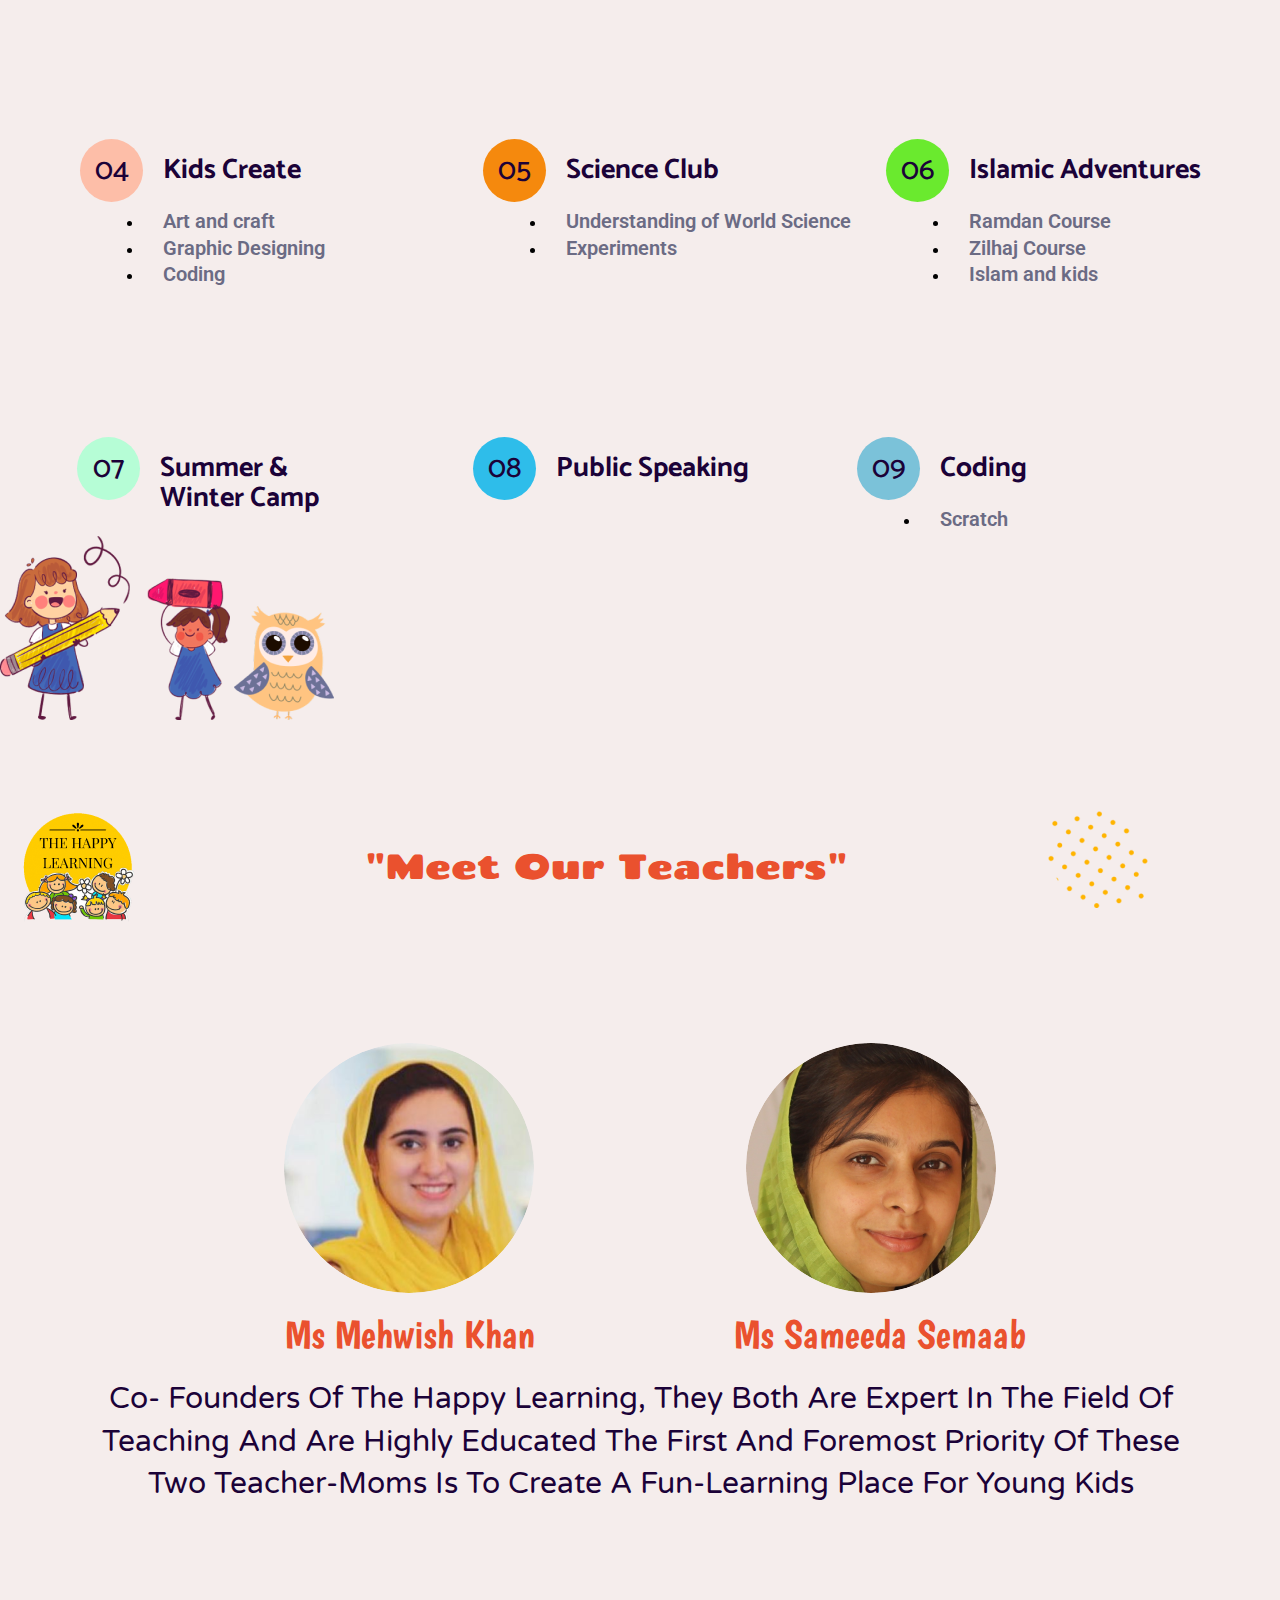
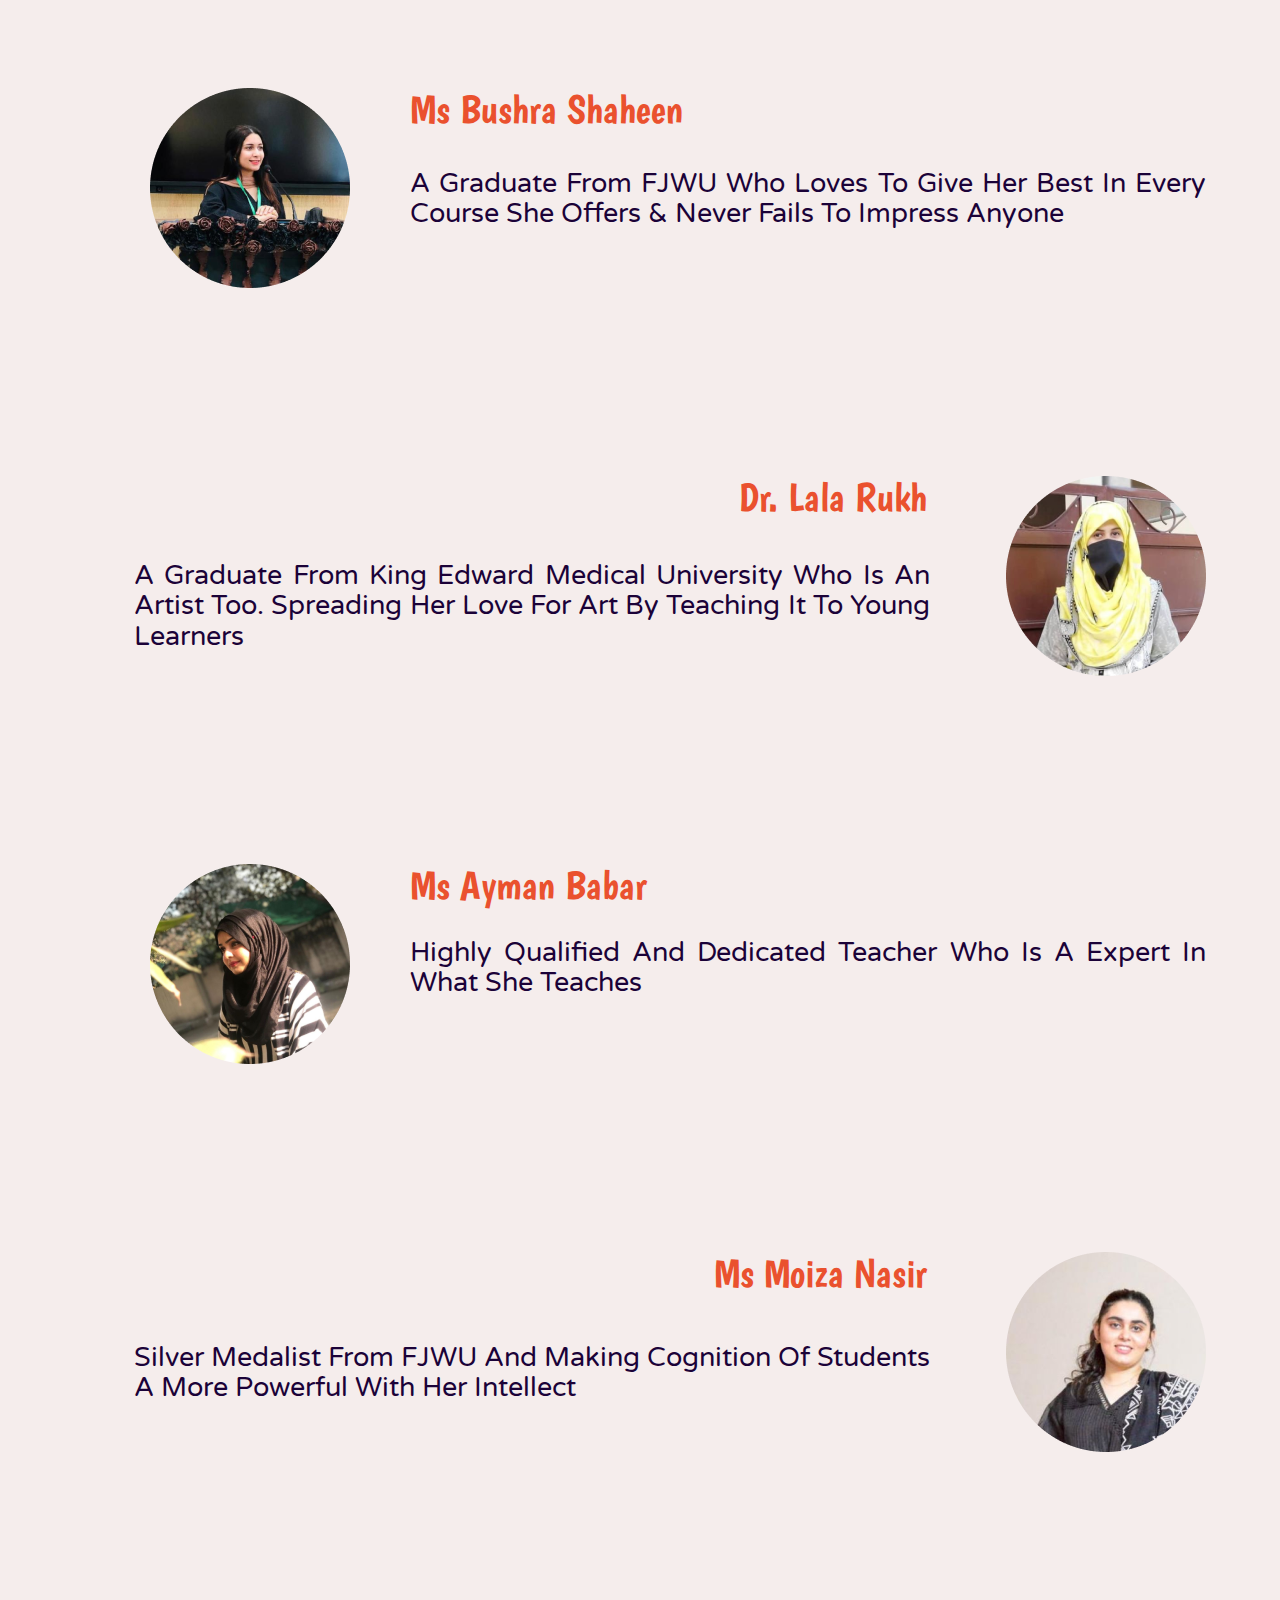
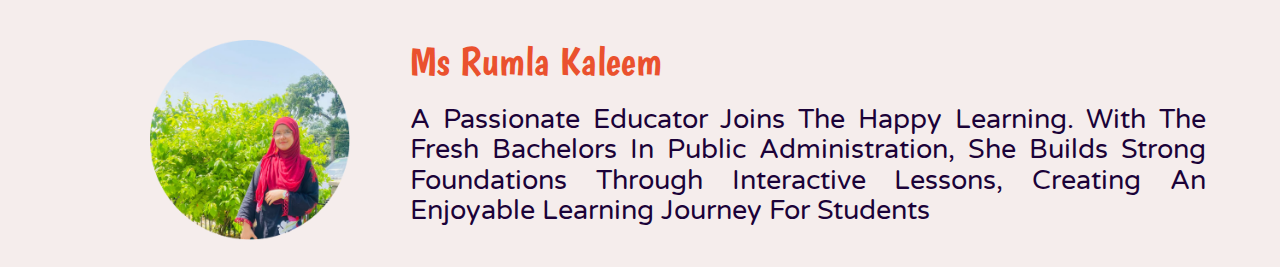
==== commit dac519c0: "sdsdsd" ====
--- a/index.html
+++ b/index.html
@@ -22,35 +22,34 @@
       
     </div>
 
-    <div class="container">
-      <img src="main.png" alt="" class="main" />
-
-      <div class="row-1">
-        <img src="small_shape.png" alt="" class="s_shape" />
-        <img src="main_logo.png" alt="" class="main_logo" />
-        <img src="dots.png" alt="" class="dots" />
-      </div>
-      <div class="row-2">
-        <h1 class="title">
-          Two Moms Together Created a Space every kid will love
-        </h1>
-
-        <p class="description">
-          At The Happy Learning, we're on a mission to fuel the flames of
-          curiosity for children as young as 4. Our online school, crafted by
-          stay-at-home moms, opens doors to a spectrum of courses. But we're
-          more than just educators we're dream enablers. By extending work
-          opportunities to other homemakers, we're stitching a tapestry of
-          growth and empowerment.
-        </p>
-      </div>
-
-      <div class="row-3">
-        <img src="kids.png" alt="" class="kids" />
-        <img src="owl.png" alt="" class="owl" />
-      </div>
-    </div>
-
+    <div class="m-containter">
+
+      <div class="top-h">
+          <img src="logo.png" alt="" class="s-shape">
+          <img src="main_logo.png" alt="" class="m-logo">
+          <img src="dots.png" alt="" class="m-dots">
+      </div>
+
+      <div class="heading-h">
+          <h1 class="headiing">Two Moms Together Created a Space every kid will love</h1>
+      </div>
+
+      <div class="mid-h">
+          <img src="11.png" alt="" class="h-11" >
+          <p class="description-h"> At The Happy Learning, we're on a mission to fuel the flames of curiosity for children as young as 4. Our online school, crafted by stay-at-home moms, opens doors to a spectrum of courses. But we're more than just educators  we're dream enablers. By extending work opportunities to other homemakers, we're stitching a tapestry of growth and empowerment.</p>
+          <img src="Group40.png" alt="" class="group-h">
+      </div>
+
+      <div class="bottom-h">
+
+          <img src="kids.png" alt="" class="kids-h">
+          <img src="owl.png" alt="" class="owl-h">
+
+
+      </div>
+      
+    </div>
+    
     <div class="c-container">
 
       <div class="row-4">
--- a/homepage.css
+++ b/homepage.css
@@ -1,3 +1,4 @@
+@import url("https://fonts.googleapis.com/css2?family=Catamaran:wght@100;200;300;400;500;600;700;800;900&family=Merriweather:ital,wght@0,300;0,400;0,700;0,900;1,300;1,400;1,700;1,900&family=Roboto:ital,wght@0,100;0,300;0,400;0,500;0,700;1,100;1,300;1,400;1,500;1,700&display=swap");
 @import url("https://fonts.googleapis.com/css2?family=Catamaran:wght@100;200;300;400;500;600;700;800;900&family=Merriweather:ital,wght@0,300;0,400;0,700;0,900;1,300;1,400;1,700;1,900&family=Roboto:ital,wght@0,100;0,300;0,400;0,500;0,700;1,100;1,300;1,400;1,500;1,700&display=swap");
 
 * {
@@ -6,16 +7,8 @@
   font-family: sans-serif;
 }
 
-body{
+body {
   background: #f5edec;
-}
-
-.container {
-  margin-top: 57px;
-  width: 100%;
-  min-height: 100vh;
-  box-sizing: border-box;
-  overflow: hidden;
 }
 
 .navbar {
@@ -27,7 +20,7 @@
   display: flex;
   align-items: center;
   background: white;
-  padding: 1em
+  padding: 1em;
 }
 
 .logo {
@@ -64,218 +57,118 @@
   color: #ea512e;
 }
 
-.row-1 {
-  width: 100%;
+.m-containter {
+  display: flex;
+  flex-direction: column;
+  margin: auto;
+  width: 1340px;
+  height: 852px;
+  flex-shrink: 0;
+  margin-top: 100px;
+  min-height: 100vh;
+  box-sizing: border-box;
+  overflow: hidden;
+}
+
+.top-h {
   display: flex;
   flex-direction: row;
-  background: #f5edec;
+  width: auto;
 }
 
-.row-2 {
-  display: flex;
-  background: #f5edec;
-  flex-direction: column;
-}
-
-.row-3 {
-  flex-direction: row;
-  width: 100%;
-  display: flex;
-  background: #f5edec;
-}
-
-.s_shape {
-  object-fit: cover;
-  width: 210px;
-  height: 236.91px;
+.s-shape {
   flex-shrink: 0;
 }
 
-.main_logo {
-  object-fit: cover;
+.m-logo {
   width: 428px;
   height: 63px;
   flex-shrink: 0;
-  margin-left: 82px;
+  margin-left: 355px;
+  margin-top: 38px;
+}
+
+.m-dots {
+  width: 112px;
+  height: 111px;
+  flex-shrink: 0;
+  margin-left: 344px;
+}
+
+.heading-h {
+  width: 656px;
+  height: 103px;
+  flex-shrink: 0;
+  margin-left: auto;
+  margin-right: auto;
+  margin-top: 58px;
+}
+
+.headiing {
+  color: #ea512e;
+  text-align: center;
+  font-family: "Catamaran";
+  font-size: 48px;
+  font-style: normal;
+  font-weight: 700;
+  line-height: 42.5px; /* 88.542% */
+  text-transform: capitalize;
+}
+
+.mid-h {
+  display: flex;
+  flex-direction: row;
+  width: auto;
+}
+
+.h-11 {
+  width: 299px;
+  height: 273px;
+  flex-shrink: 0;
   margin-top: 52px;
 }
 
-.dots {
-  width: 100%;
-  height: auto;
-  object-fit: cover;
-  flex-shrink: 0;
-  width: 100px;
-  height: 96.97px;
-  flex-shrink: 0;
-  margin-left: 170px;
-  margin-top: 18px;
-}
-
-.title {
-  margin-left: 151px;
-  display: flex;
-  width: 663px;
-  text-align: center;
-  flex-shrink: 0;
-  color: #ea512e;
-  text-align: center;
-  font-family: "Catamaran", sans-serif;
-  font-size: 39px;
-  font-style: normal;
-  font-weight: 700;
-  line-height: 42.5px; /* 108.974% */
-  text-transform: capitalize;
-}
-
-.description {
-  margin-left: 164px;
-  padding-top: 25px;
-  display: flex;
-  width: 650px;
-  flex-direction: column;
-  justify-content: center;
-  flex-shrink: 0;
+.description-h {
+  margin-left: 18px;
+  margin-top: 50px;
   color: #000;
   text-align: justify;
   font-family: "Merriweather", serif;
-  font-size: 22px;
+  font-size: 24px;
   font-style: normal;
   font-weight: 400;
-  line-height: 43.5px; /* 197.727% */
+  line-height: 43.5px; /* 181.25% */
+  width: 650px;
 }
 
-.kids {
-  object-fit: cover;
-  margin-top: 82px;
-  display: flex;
-  width: 230px;
-  height: 184px;
+.group-h {
+  width: 314px;
+  height: 334px;
   flex-shrink: 0;
-  margin-left: 77px;
-  margin-bottom: 18px;
-}
-.title-d {
-  display: flex;
-  flex-direction: column;
+  margin-left: 39px;
 }
 
-.main {
-  width: 470px;
-  height: 737px;
+.kids-h {
+    margin-top: 53px;
+  width: 185px;
+  height: 114px;
   flex-shrink: 0;
-
-  position: absolute;
-  object-fit: fill;
-  margin-left: 840px;
-  margin-top: 72px;
 }
 
-.main_i {
-  display: flex;
-}
-
-.owl {
-  object-fit: cover;
-  display: flex;
-  width: 100px;
-  height: 113.88px;
-  flex-shrink: 0;
-  margin-left: 296px;
-  margin-top: 152px;
-}
-
-
-
-
-  @media only screen and (max-width: 1300px)  {
-
-    .main{
-      max-width: 300px;
-      max-height: 300px;
-      margin-top: 300px;
-    
-    }
-
-
-   
- 
+.owl-h {
+    margin-top: 53px;
+    width: 100px;
+    height: 113.88px;
+flex-shrink: 0;
   
 }
 
-@media only screen and (max-width: 1149px)  {
-
-  .main{
-    visibility: hidden;
-  }
-
-
-  
-
-
-}
-
-@media only screen and (max-width: 997px)  {
-
-  .dots{
-    visibility: hidden;
-  }
-
-}
-
-@media only screen and (max-width: 824px)  {
-
-  
-
- 
-
-  .title{
-    margin-left: 80px;
-  }
-  .description{
-    margin-left: 90px;
-    
-  }
-
-  .main_logo{
-    margin-left: 20px;
-  }
-
-
-
-
-}
-
-@media only screen and (max-width: 534px)  {
-
-  
-
- 
-
-  .title{
-    margin: 0px;
-    font-size: 16px;
-    margin-left: 70px;
-    
-  }
-  .description{
-    margin-left: 70px;
-    font-size: 14px;
-    width: 400px;
-
-  }
-
-  .main_logo{
-    margin-top: 90px;
-    margin-left: 0;
-    object-fit: cover;
-    width: 300px;
-    height: 40px;
-  }
-
-
-
-
+.bottom-h {
+    width: auto;
+    flex-shrink: 0;
+  display: flex;
+  flex-direction: row;
+  justify-content: space-between;
 }
 
 
@@ -284,3 +177,5 @@
 
 
 
+
+
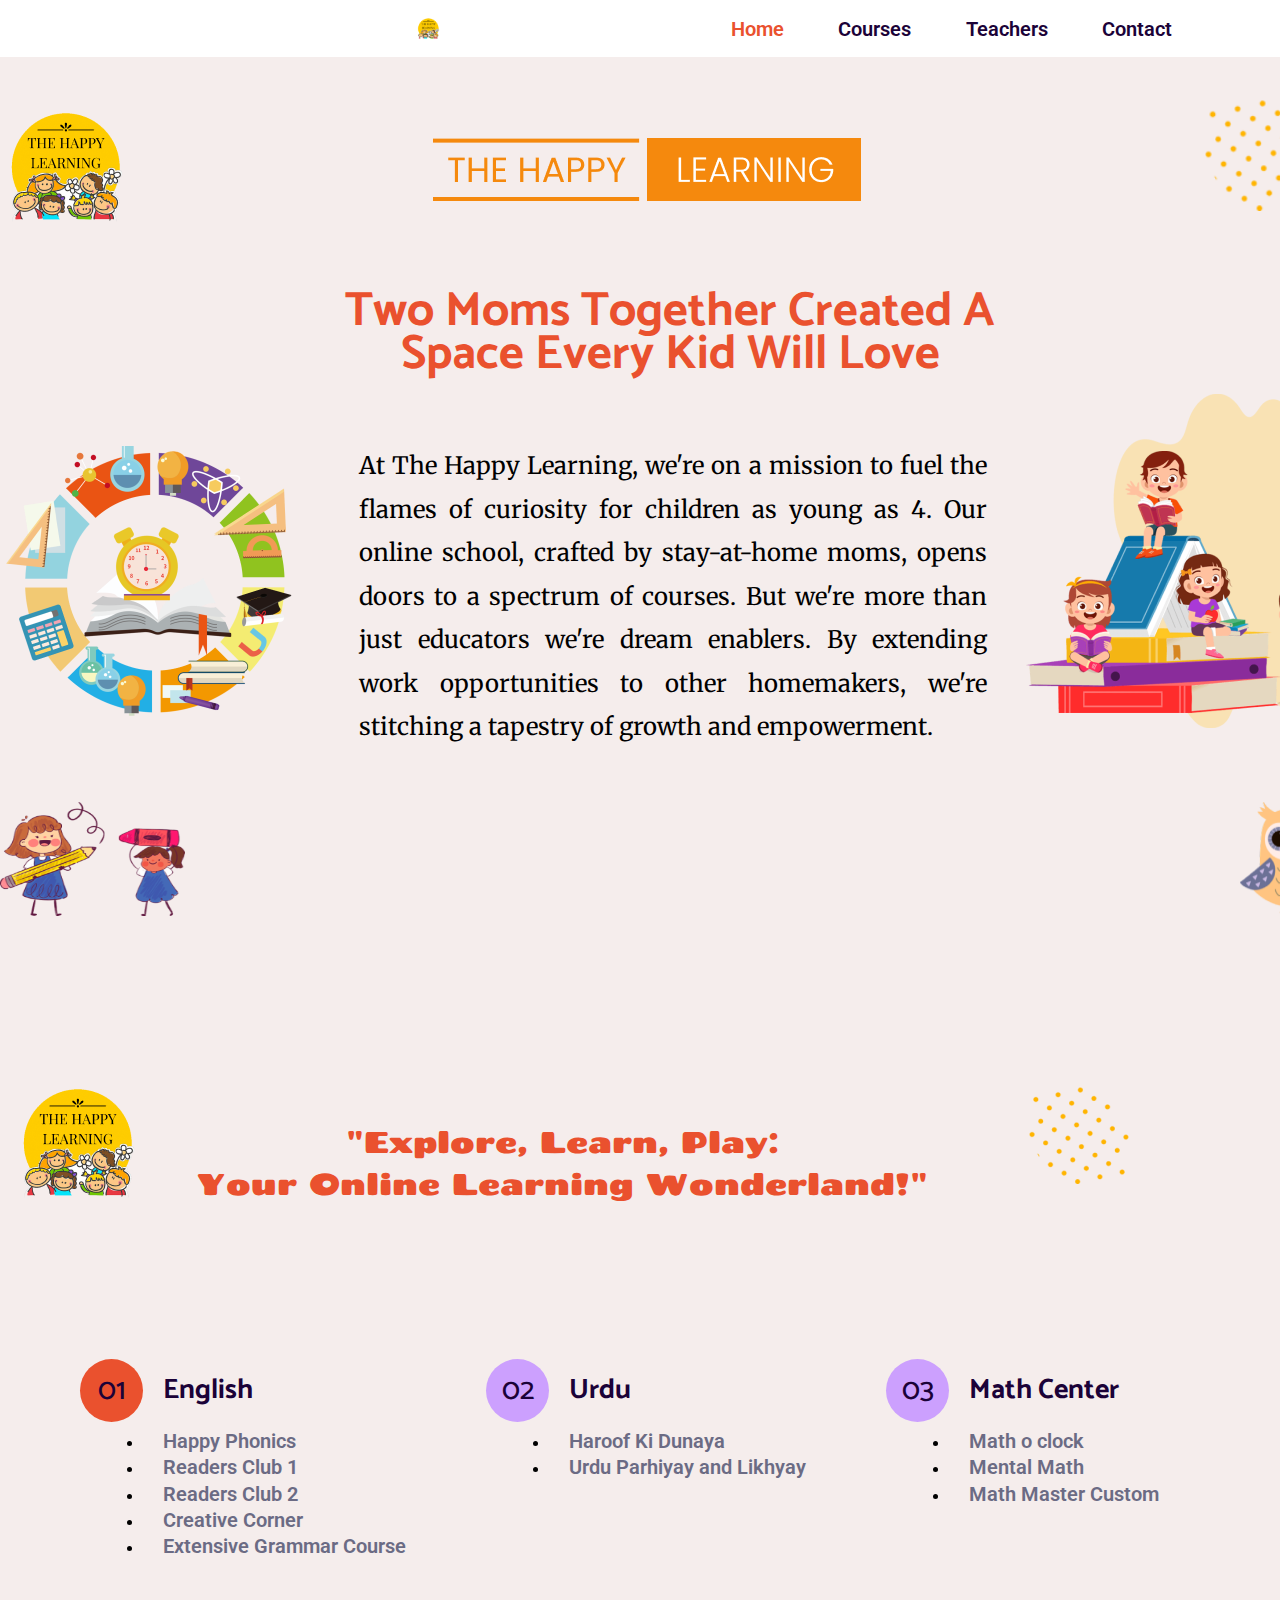
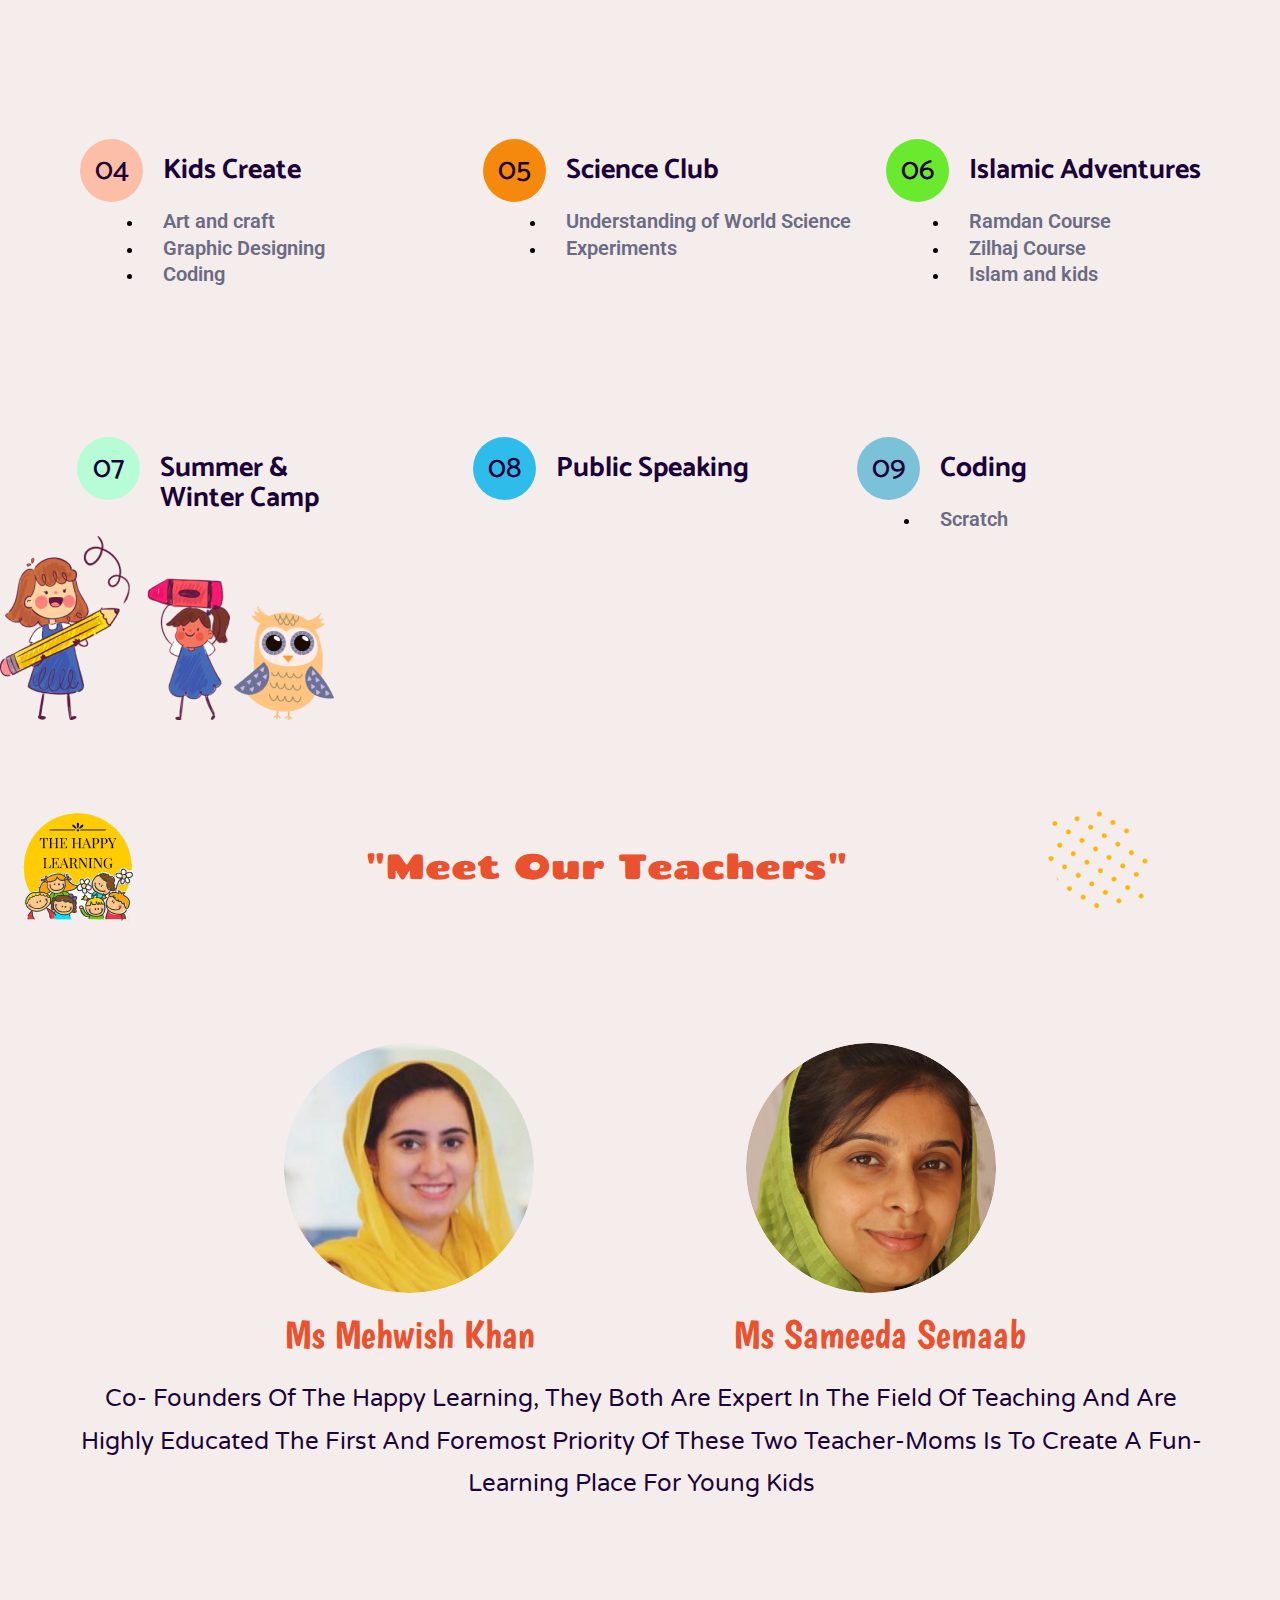
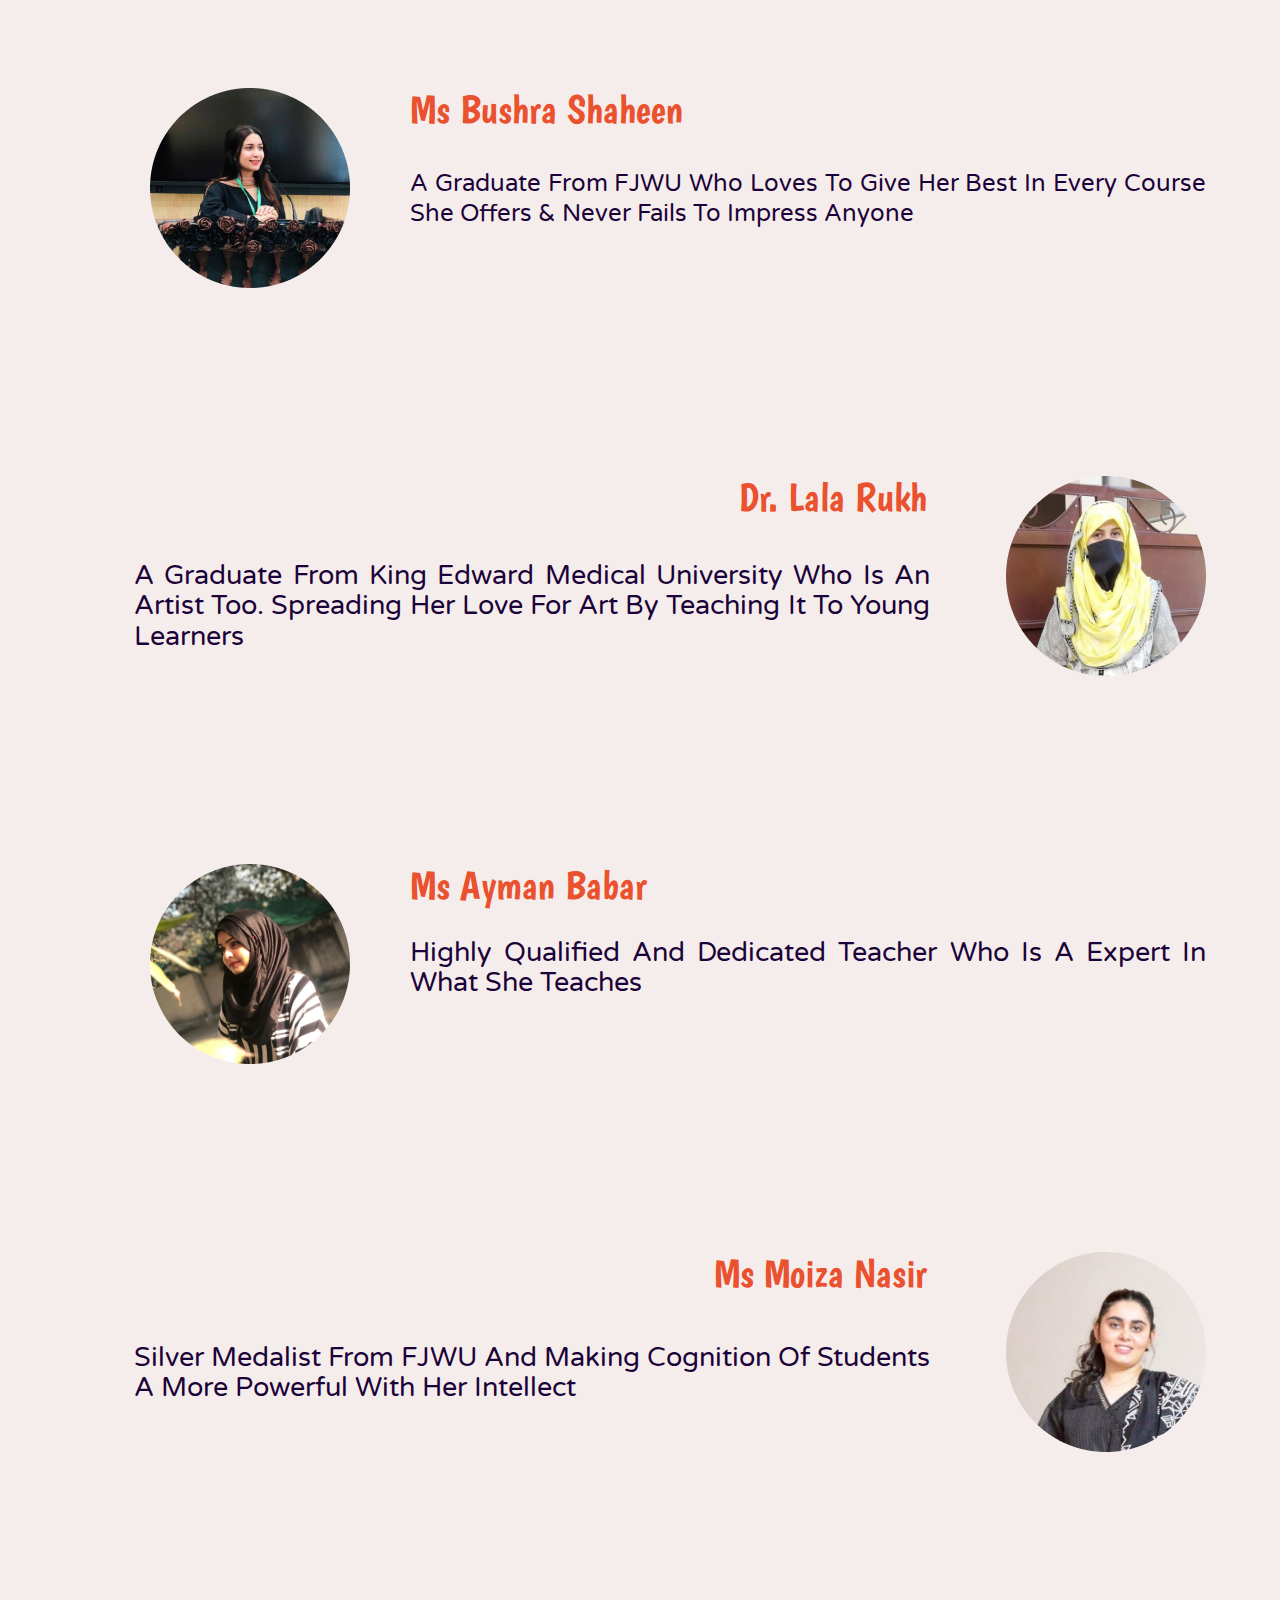
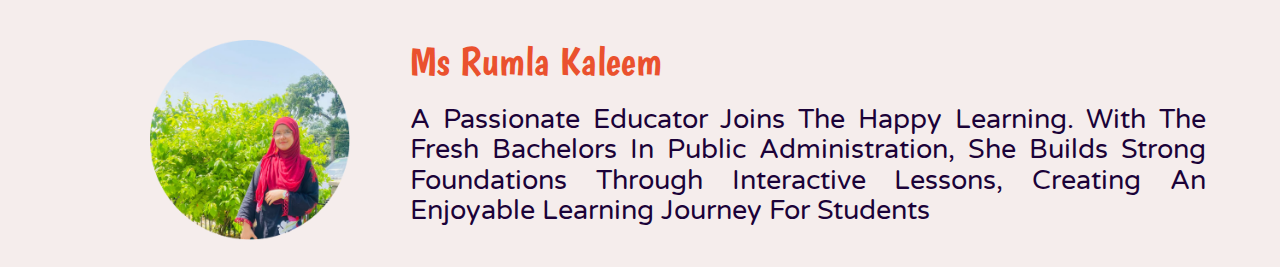
==== commit 27d43019: "hi" ====
--- a/index.html
+++ b/index.html
@@ -9,12 +9,13 @@
     <link rel="stylesheet" href="teacher.css">
   </head>
   <body>
+    
     <div class="navbar">
       <img src="logo.png" class="menu-icon" onclick="togglemenu()">
       <nav>
-        <ul id="menulist">
-          <li><a href="" style="color: #ea512e">Home</a></li>
-          <li><a href="courses.html">Courses</a></li>
+        <ul class="menulist">
+          <li><a href="" style="color: #ea512e" >Home</a></li>
+          <li><a href="" class="course">Courses</a></li>
           <li><a href="">Teachers</a></li>
           <li><a href="">Contact</a></li>
         </ul>
@@ -50,7 +51,7 @@
       
     </div>
     
-    <div class="c-container">
+    <div class="c-container " id="coursesSection" >
 
       <div class="row-4">
         <img src="logo.png" alt="" class="c-logo">
@@ -254,7 +255,7 @@
       
 
 
-    <div class="t-container">
+ <div class="t-container" id="targetDiv">
       <div class="row-11">
         <img src="logo.png" alt="" class="c-logo">
         <h1 class="t-title">"Meet Our Teachers"</h1>
@@ -366,7 +367,17 @@
       
       
     
-
+    <script>
+     $("course").click(function() {
+    $('html,body').animate({
+        scrollTop: $(".c-container").offset().top},
+        'slow');
+        });
+    </script>
+    
+    
+    
+    
    
     
     
--- a/homepage.css
+++ b/homepage.css
@@ -30,7 +30,12 @@
   padding-right: 60px;
 }
 
+.menulist{
+  margin-left: 240px;
+}
+
 .menu-icon {
+  margin-left: 400px;
   color: white;
   width: 25px;
   cursor: pointer;
@@ -58,6 +63,7 @@
 }
 
 .m-containter {
+  overflow-y: scroll;
   display: flex;
   flex-direction: column;
   margin: auto;
@@ -84,7 +90,7 @@
   width: 428px;
   height: 63px;
   flex-shrink: 0;
-  margin-left: 355px;
+  margin-left: 300px;
   margin-top: 38px;
 }
 
@@ -129,7 +135,7 @@
 }
 
 .description-h {
-  margin-left: 18px;
+  margin-left: 60px;
   margin-top: 50px;
   color: #000;
   text-align: justify;
--- a/coursepage.css
+++ b/coursepage.css
@@ -1,6 +1,7 @@
 @import url('https://fonts.googleapis.com/css2?family=Chango&display=swap');
 
 .c-container{
+    overflow-y: scroll;
     width: 100%;
     min-height: 100vh;
     box-sizing: border-box;
--- a/teacher.css
+++ b/teacher.css
@@ -5,6 +5,7 @@
 @import url('https://fonts.googleapis.com/css2?family=Varela+Round&display=swap');
 
 .t-container{
+    overflow-y: scroll;
     width: 100%;
     min-height: 100vh;
     box-sizing: border-box;
@@ -119,7 +120,7 @@
     color: #1B0238;
     text-align: center;
     font-family: 'Varela Round', sans-serif;
-    font-size: 30px;
+    font-size: 24px;
     font-style: normal;
     font-weight: 400;
     line-height: 42.5px; /* 141.667% */
@@ -171,7 +172,7 @@
     color: #1B0238;
     text-align: justify;
     font-family: 'Varela Round', sans-serif;
-    font-size: 27px;
+    font-size: 24px;
     font-style: normal;
     font-weight: 400;
     line-height: 30.5px; /* 112.963% */
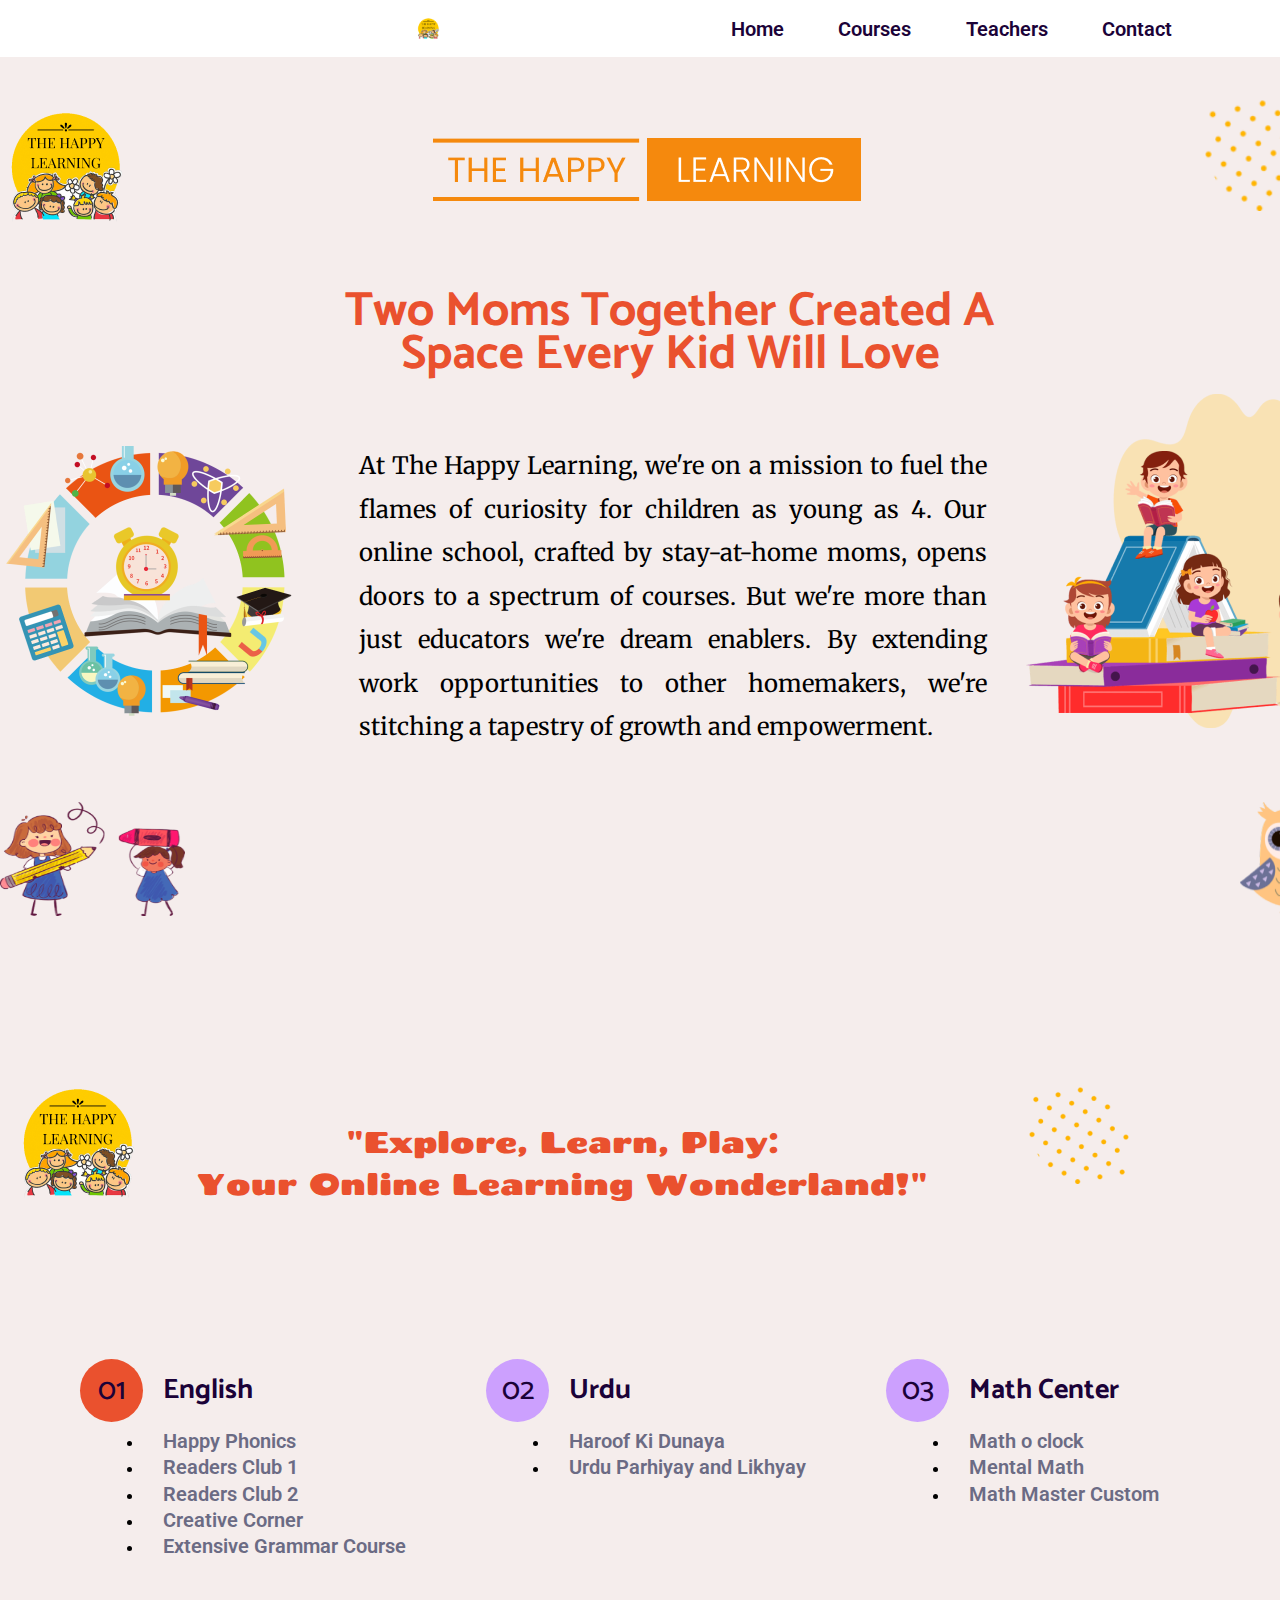
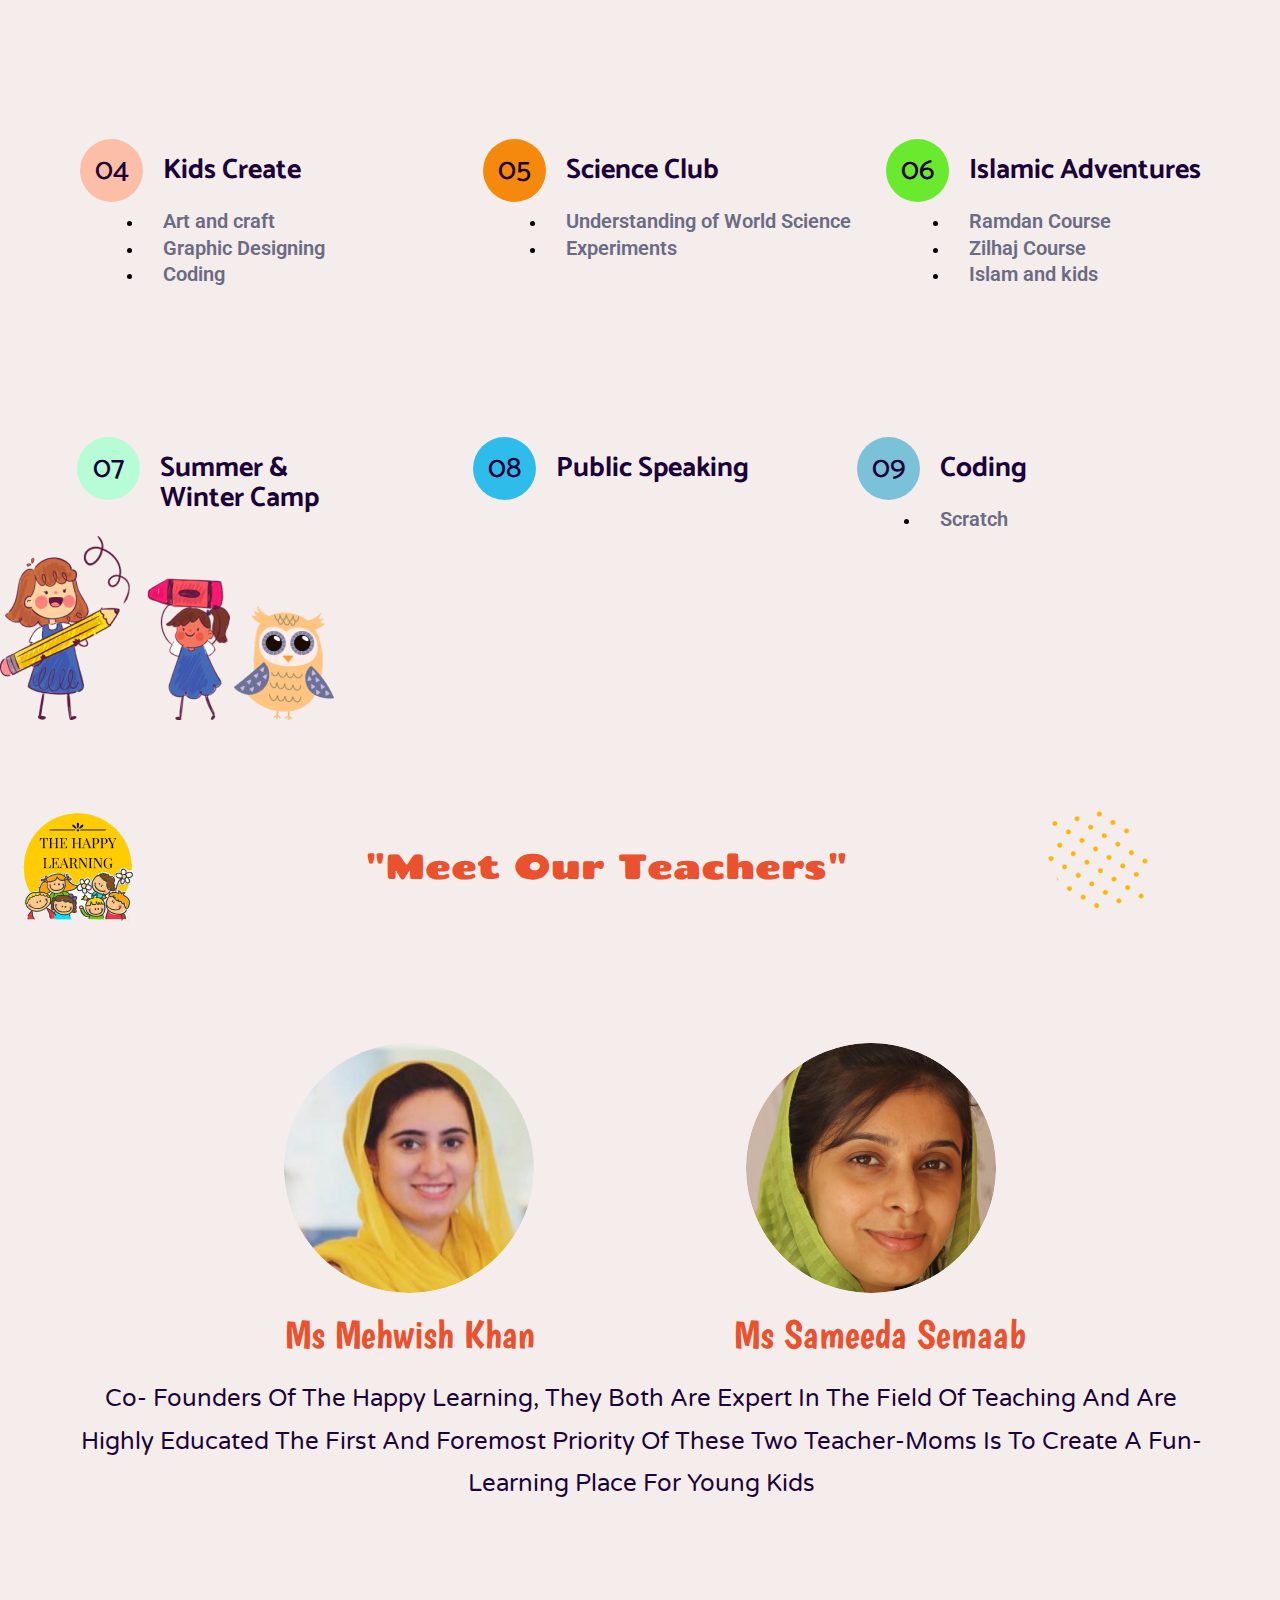
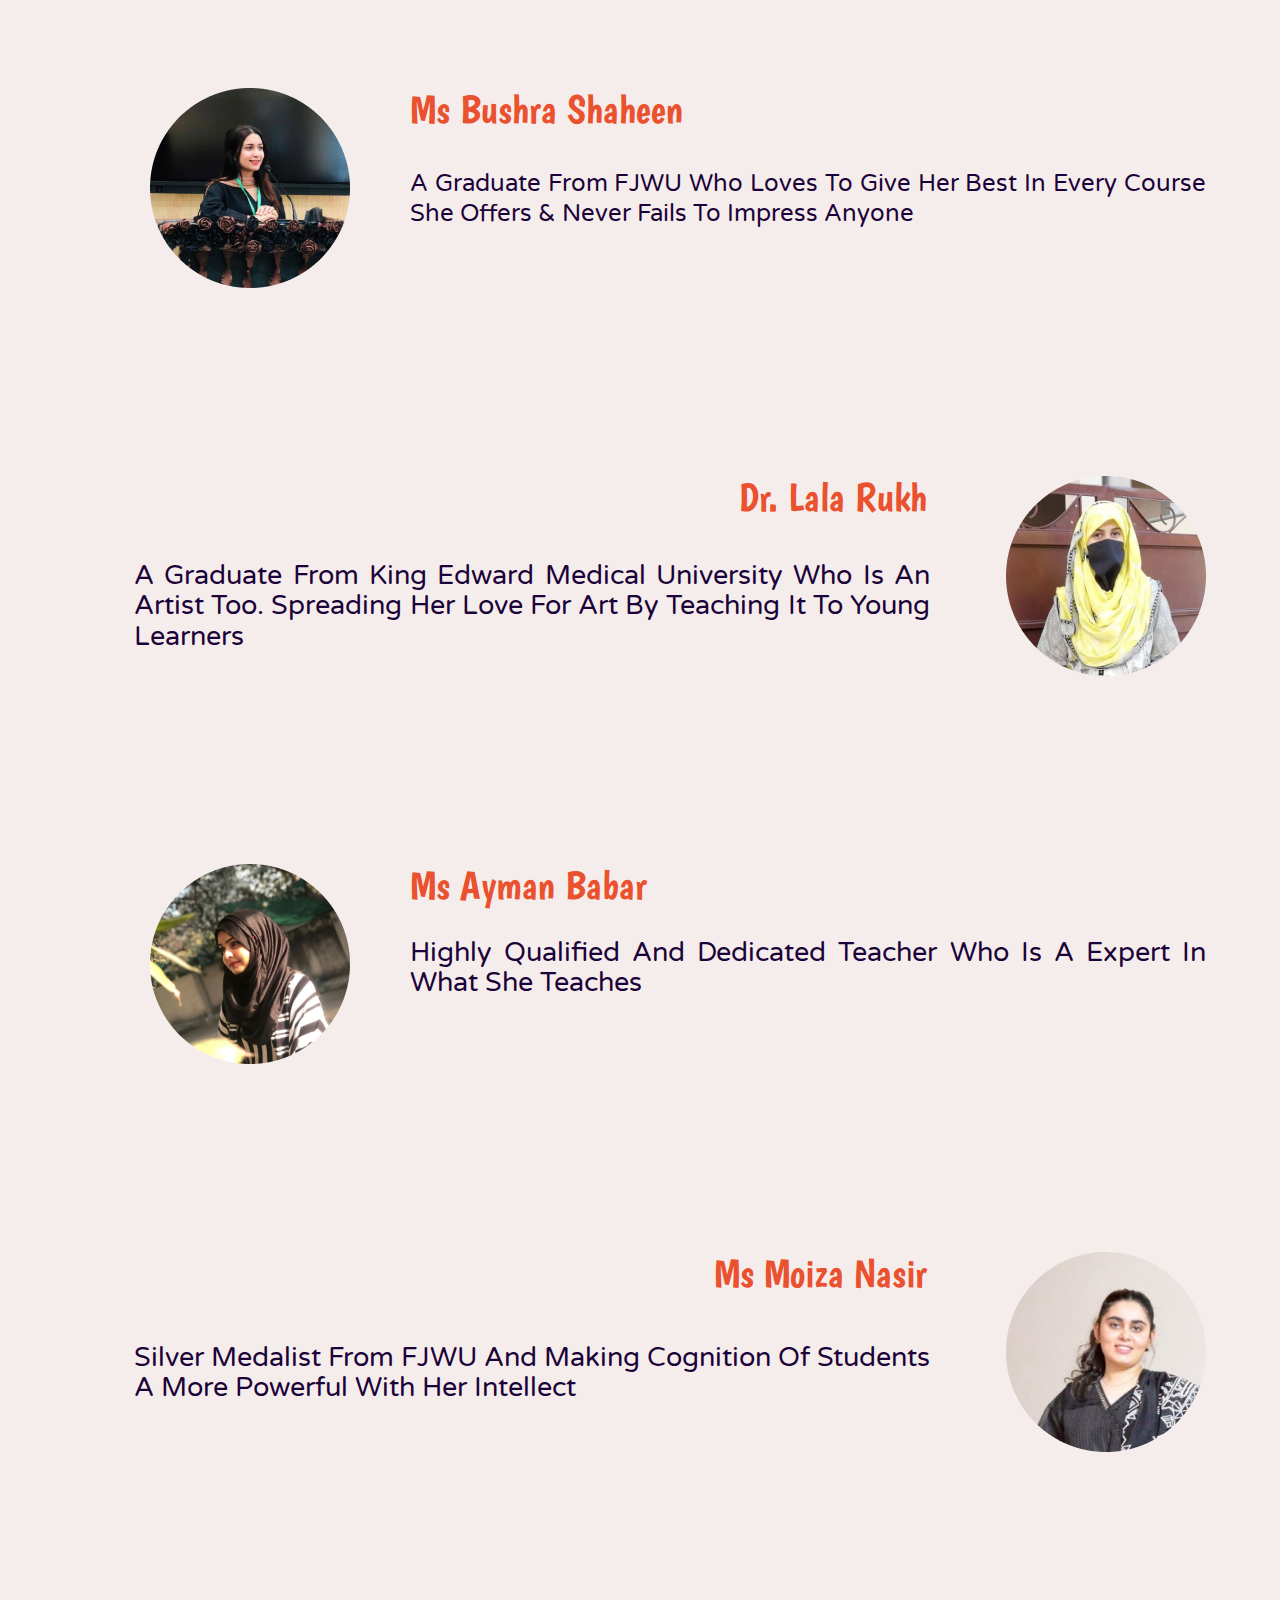
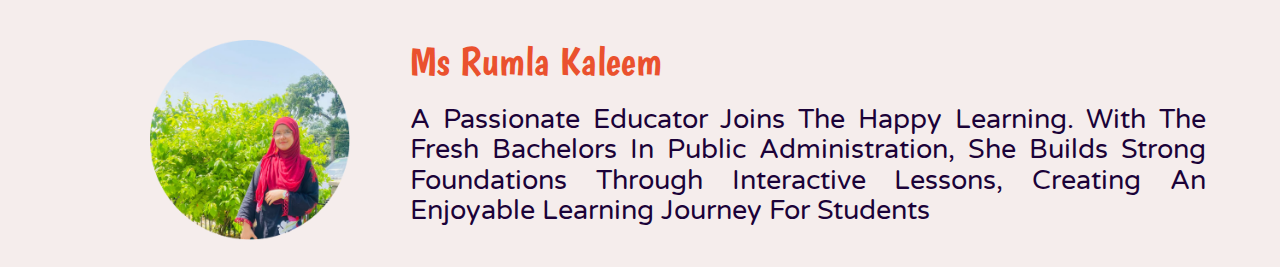
==== commit d3e11aea: "scroll" ====
--- a/index.html
+++ b/index.html
@@ -3,10 +3,11 @@
   <head>
     <meta charset="UTF-8" />
     <meta name="viewport" content="width=device-width, initial-scale=1.0" />
-    <title>Happy Learning | Home</title>
+    <title>Happy Learning </title>
     <link rel="stylesheet" href="homepage.css" />
     <link rel="stylesheet" href="coursepage.css">
     <link rel="stylesheet" href="teacher.css">
+    <script src="https://ajax.googleapis.com/ajax/libs/jquery/3.3.1/jquery.min.js"></script>
   </head>
   <body>
     
@@ -14,16 +15,16 @@
       <img src="logo.png" class="menu-icon" onclick="togglemenu()">
       <nav>
         <ul class="menulist">
-          <li><a href="" style="color: #ea512e" >Home</a></li>
-          <li><a href="" class="course">Courses</a></li>
-          <li><a href="">Teachers</a></li>
-          <li><a href="">Contact</a></li>
+          <li><a href="#home" >Home</a></li>
+          <li><a href="#course" class="course">Courses</a></li>
+          <li><a href="#teachers">Teachers</a></li>
+          <li><a href="#contact">Contact</a></li>
         </ul>
       </nav>
       
     </div>
 
-    <div class="m-containter">
+    <div class="m-containter" id="home">
 
       <div class="top-h">
           <img src="logo.png" alt="" class="s-shape">
@@ -51,7 +52,7 @@
       
     </div>
     
-    <div class="c-container " id="coursesSection" >
+    <div class="c-container " id="course" >
 
       <div class="row-4">
         <img src="logo.png" alt="" class="c-logo">
@@ -255,7 +256,7 @@
       
 
 
- <div class="t-container" id="targetDiv">
+ <div class="t-container" id="teachers">
       <div class="row-11">
         <img src="logo.png" alt="" class="c-logo">
         <h1 class="t-title">"Meet Our Teachers"</h1>
--- a/homepage.css
+++ b/homepage.css
@@ -6,7 +6,9 @@
   padding: 0;
   font-family: sans-serif;
 }
-
+html{
+  scroll-behavior: smooth;
+}
 body {
   background: #f5edec;
 }
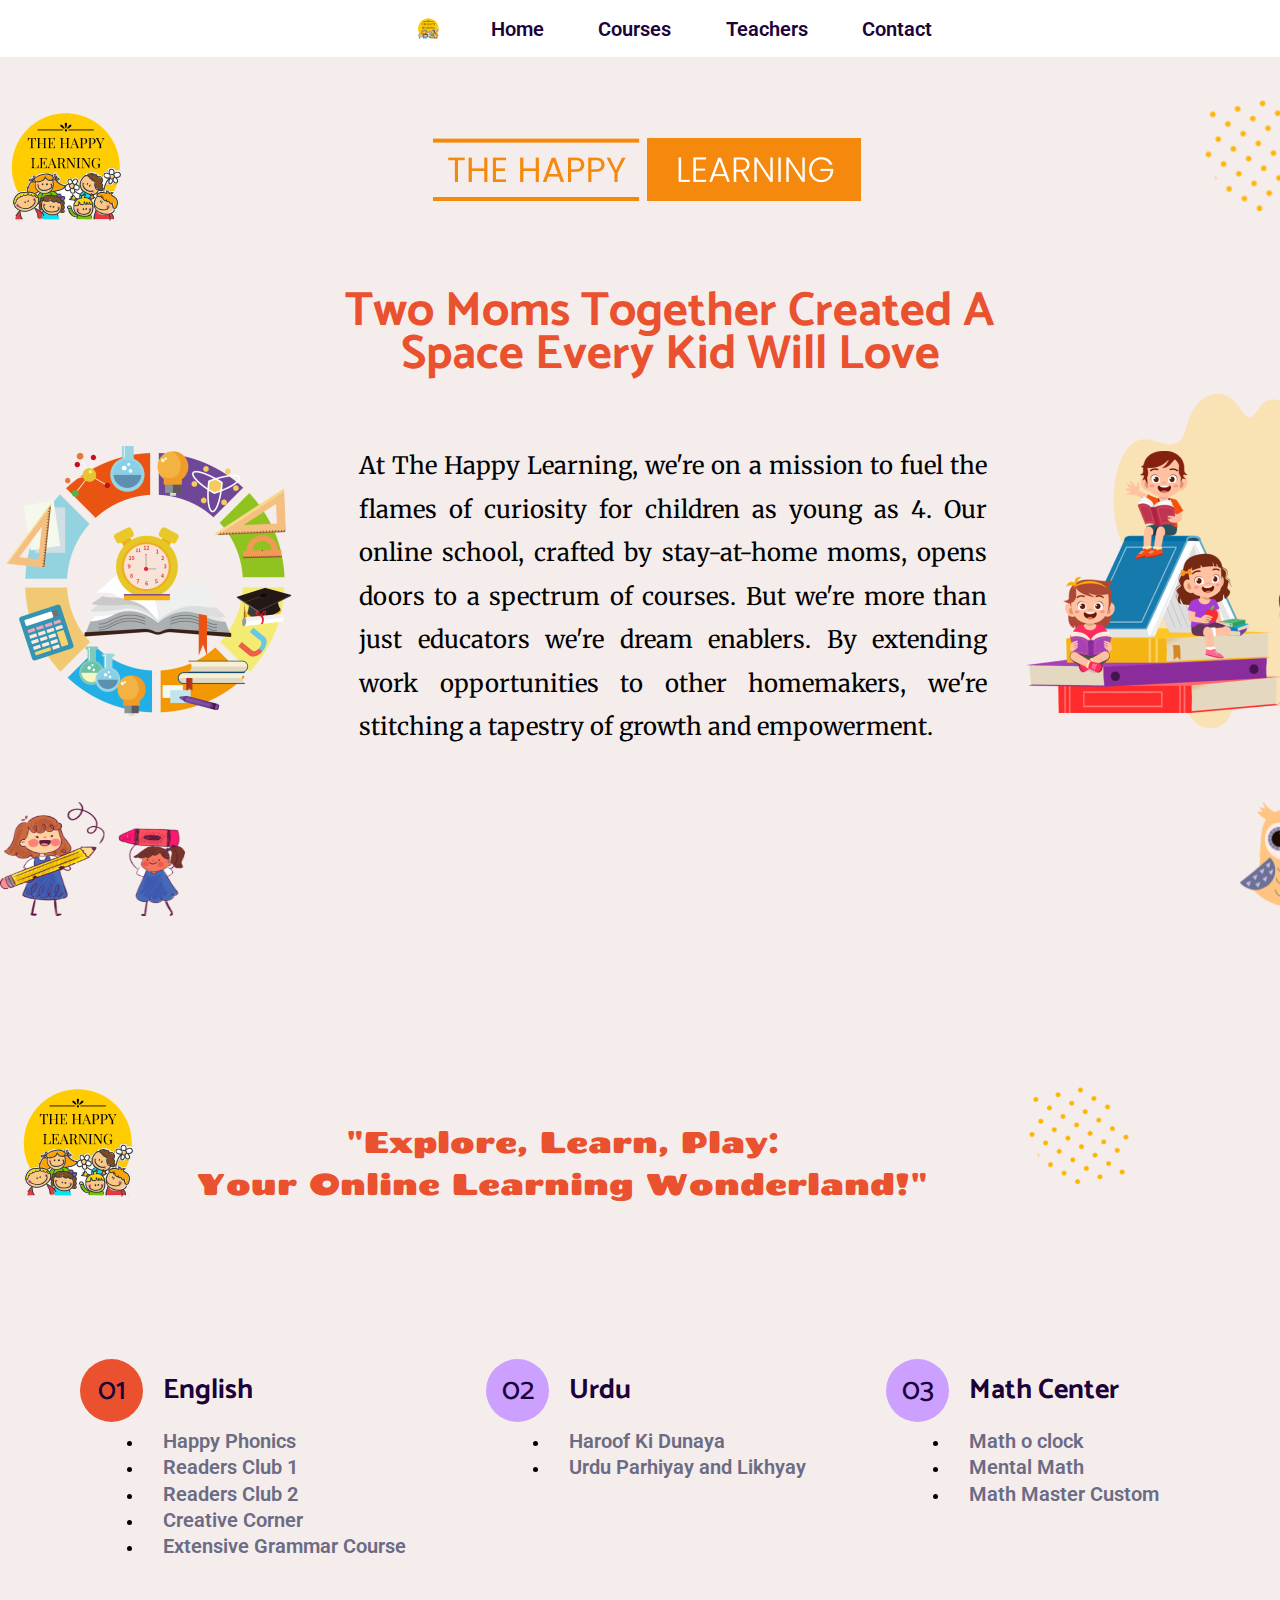
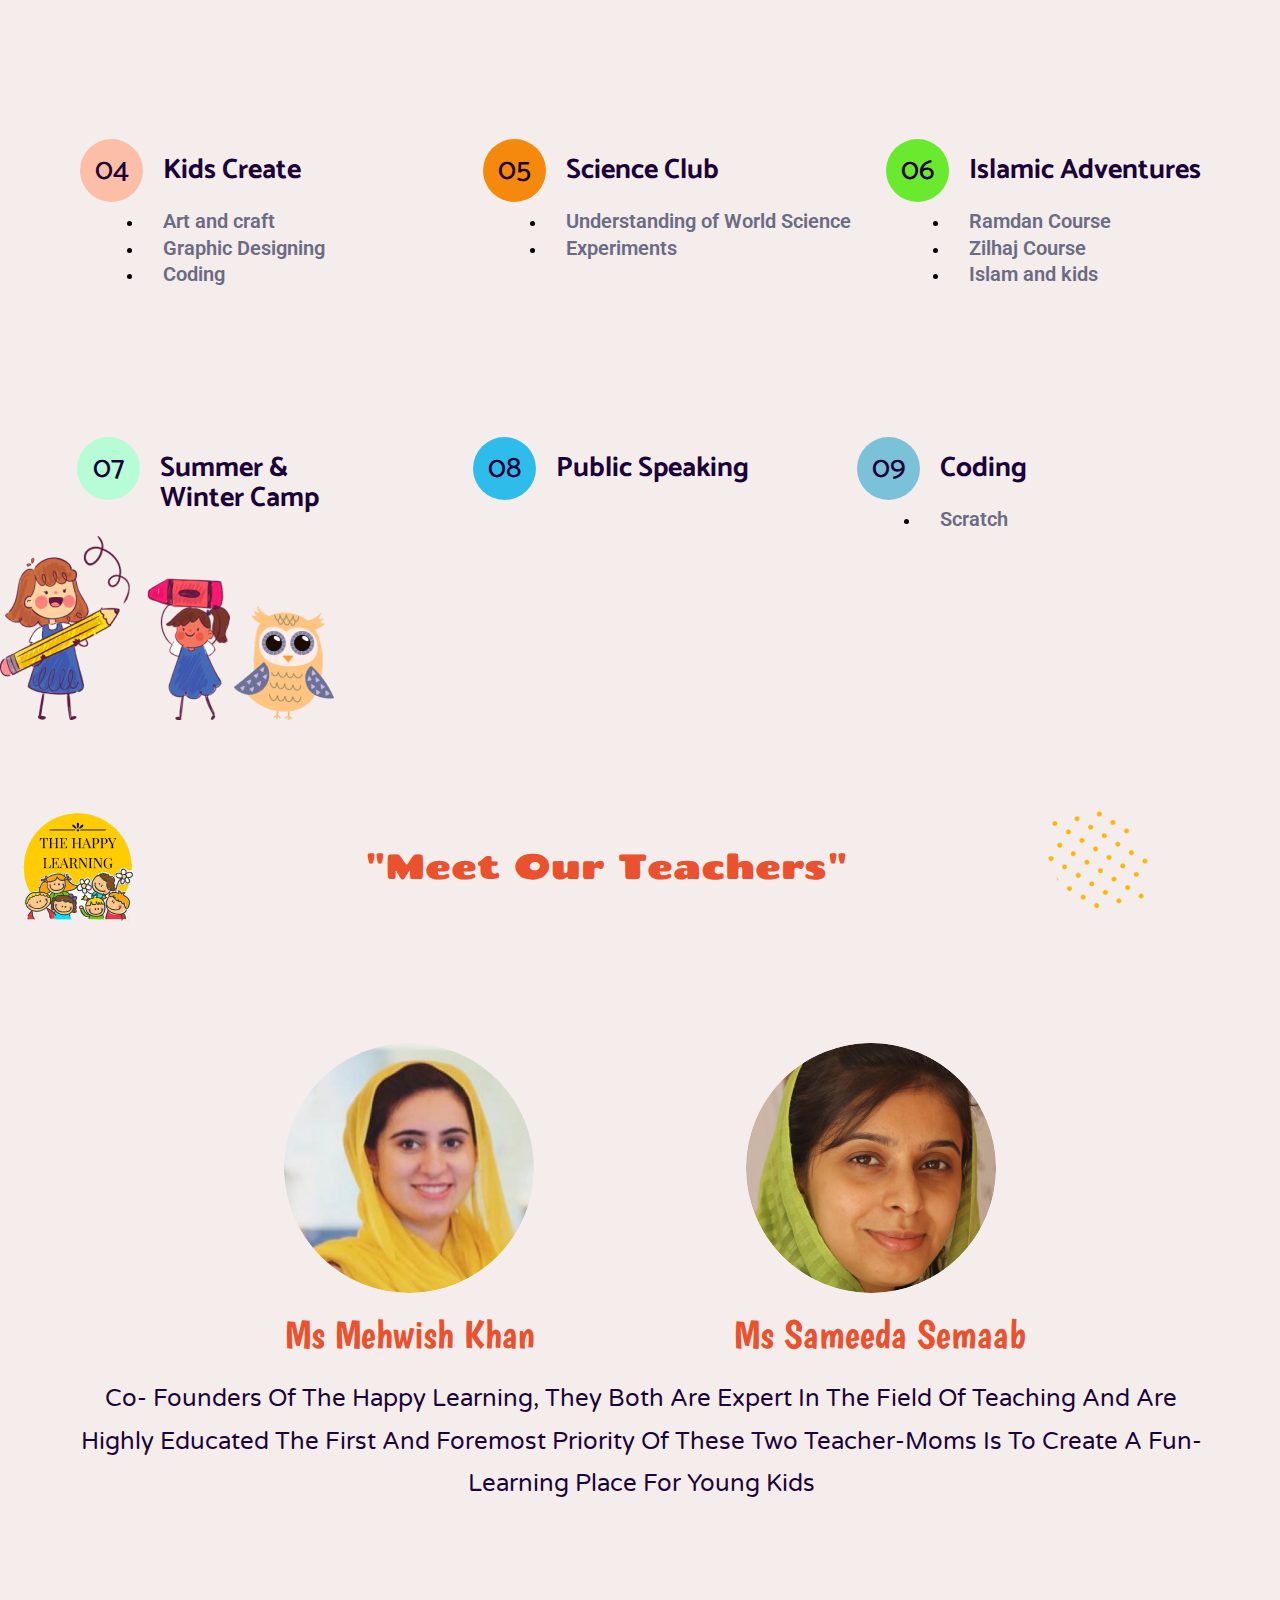
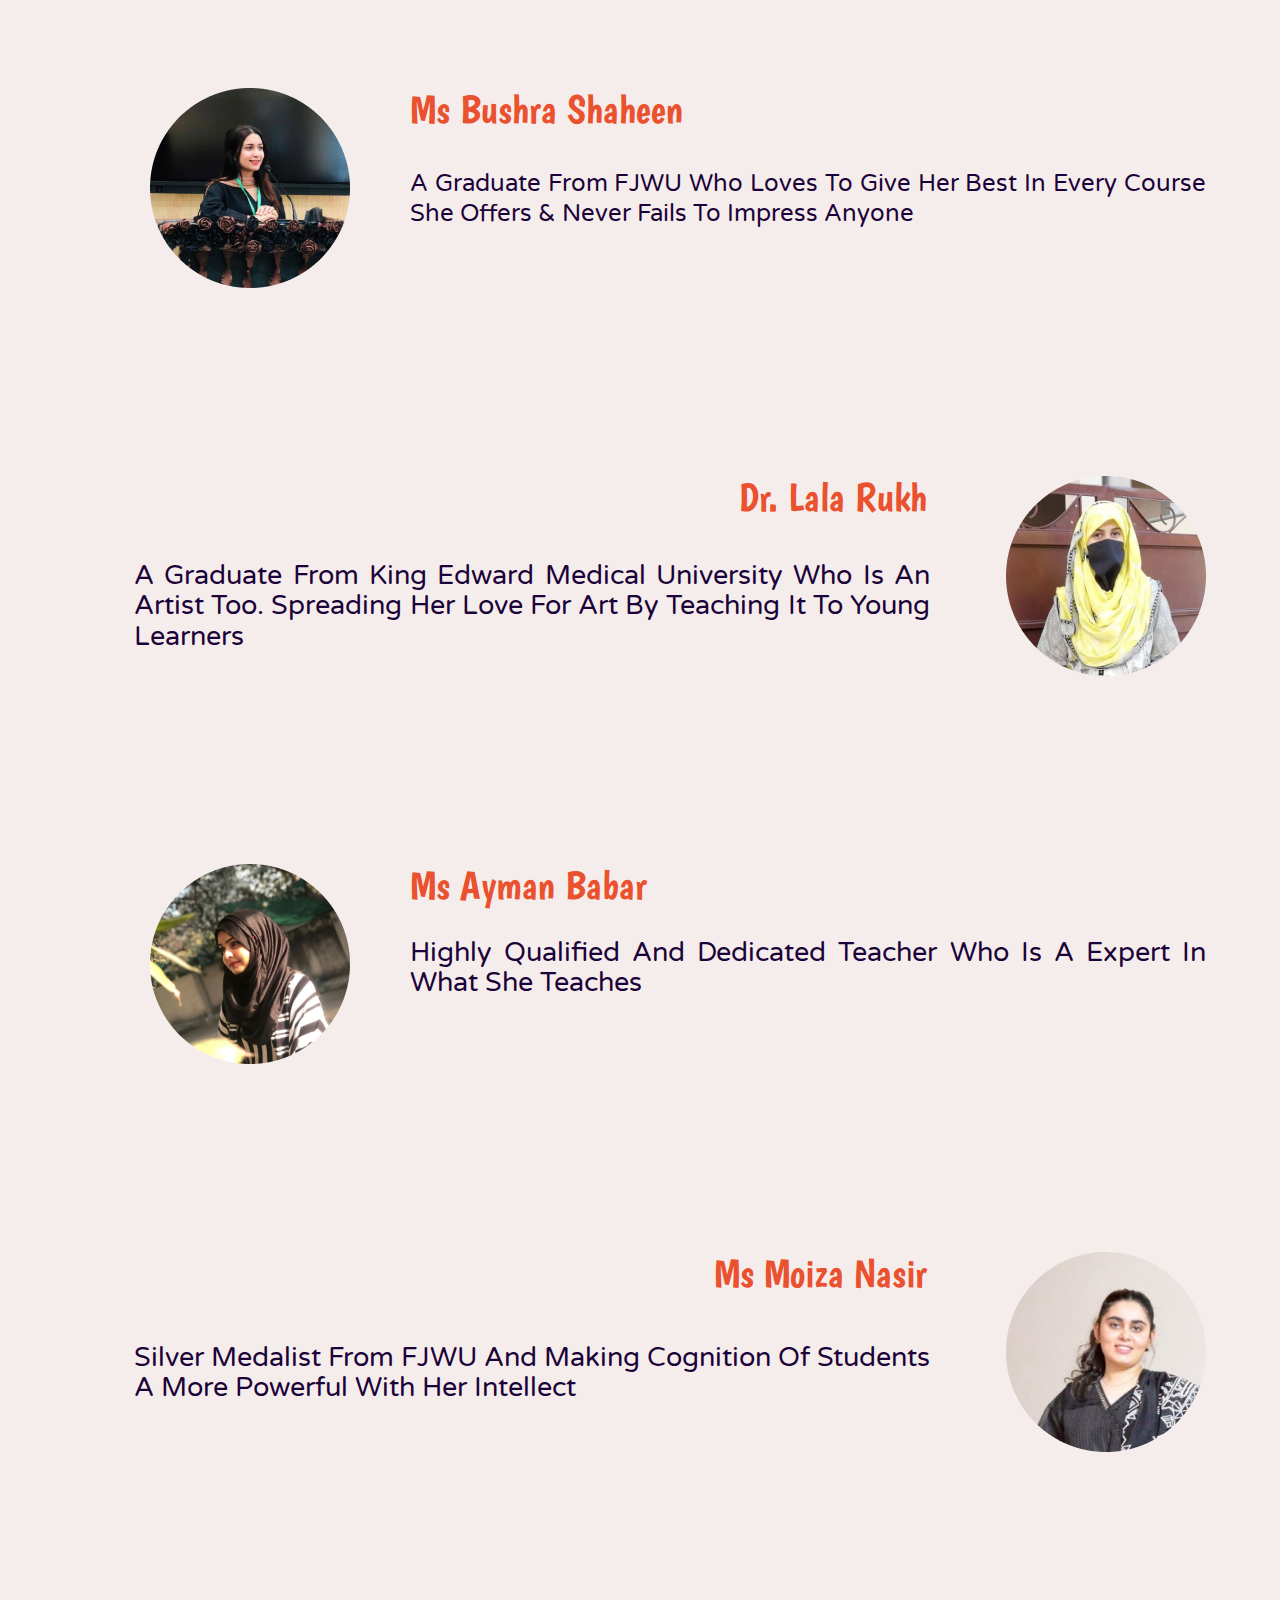
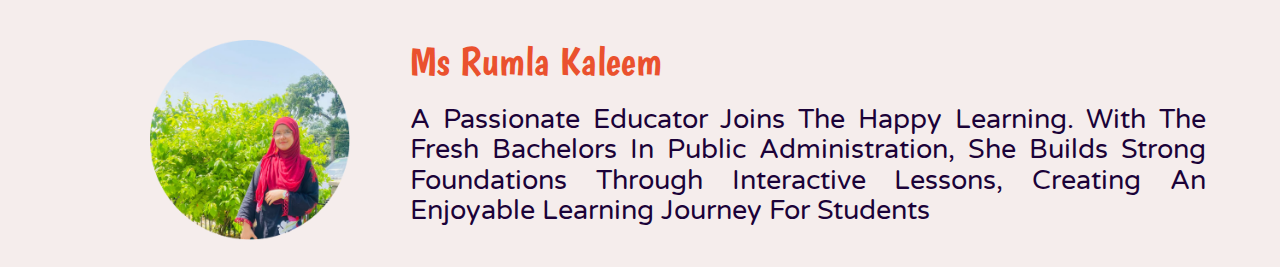
==== commit 6b61c224: "Update index.html" ====
--- a/index.html
+++ b/index.html
@@ -7,10 +7,10 @@
     <link rel="stylesheet" href="homepage.css" />
     <link rel="stylesheet" href="coursepage.css">
     <link rel="stylesheet" href="teacher.css">
-    <script src="https://ajax.googleapis.com/ajax/libs/jquery/3.3.1/jquery.min.js"></script>
+    <!-- <script src="https://ajax.googleapis.com/ajax/libs/jquery/3.3.1/jquery.min.js"></script> -->
   </head>
   <body>
-    
+    <!-- nav bar -->
     <div class="navbar">
       <img src="logo.png" class="menu-icon" onclick="togglemenu()">
       <nav>
@@ -21,11 +21,10 @@
           <li><a href="#contact">Contact</a></li>
         </ul>
       </nav>
-      
-    </div>
-
+    </div>
+
+    <!-- home page  -->
     <div class="m-containter" id="home">
-
       <div class="top-h">
           <img src="logo.png" alt="" class="s-shape">
           <img src="main_logo.png" alt="" class="m-logo">
@@ -46,12 +45,10 @@
 
           <img src="kids.png" alt="" class="kids-h">
           <img src="owl.png" alt="" class="owl-h">
-
-
-      </div>
-      
+      </div>
     </div>
     
+    <!-- course -->
     <div class="c-container " id="course" >
 
       <div class="row-4">
@@ -189,8 +186,6 @@
 
       </div>
 
-
-      
       <div class="row-7">
 
         <div class="c-7">
@@ -255,8 +250,8 @@
     </div>
       
 
-
- <div class="t-container" id="teachers">
+  <!-- teachers -->
+  <div class="t-container" id="teachers">
       <div class="row-11">
         <img src="logo.png" alt="" class="c-logo">
         <h1 class="t-title">"Meet Our Teachers"</h1>
@@ -360,38 +355,13 @@
         
       </div>
 
+      <!-- contact -->
+      <div class="">
+
+
+      </div>
 
       
     </div>
-      
-     
-      
-      
-    
-    <script>
-     $("course").click(function() {
-    $('html,body').animate({
-        scrollTop: $(".c-container").offset().top},
-        'slow');
-        });
-    </script>
-    
-    
-    
-    
-   
-    
-    
-    
-
-
-    
-    
-    
-    
-
-    
-
-  </script>
   </body>
 </html>
--- a/homepage.css
+++ b/homepage.css
@@ -9,6 +9,7 @@
 html{
   scroll-behavior: smooth;
 }
+
 body {
   background: #f5edec;
 }
@@ -30,10 +31,6 @@
   width: 50px;
   cursor: pointer;
   padding-right: 60px;
-}
-
-.menulist{
-  margin-left: 240px;
 }
 
 .menu-icon {
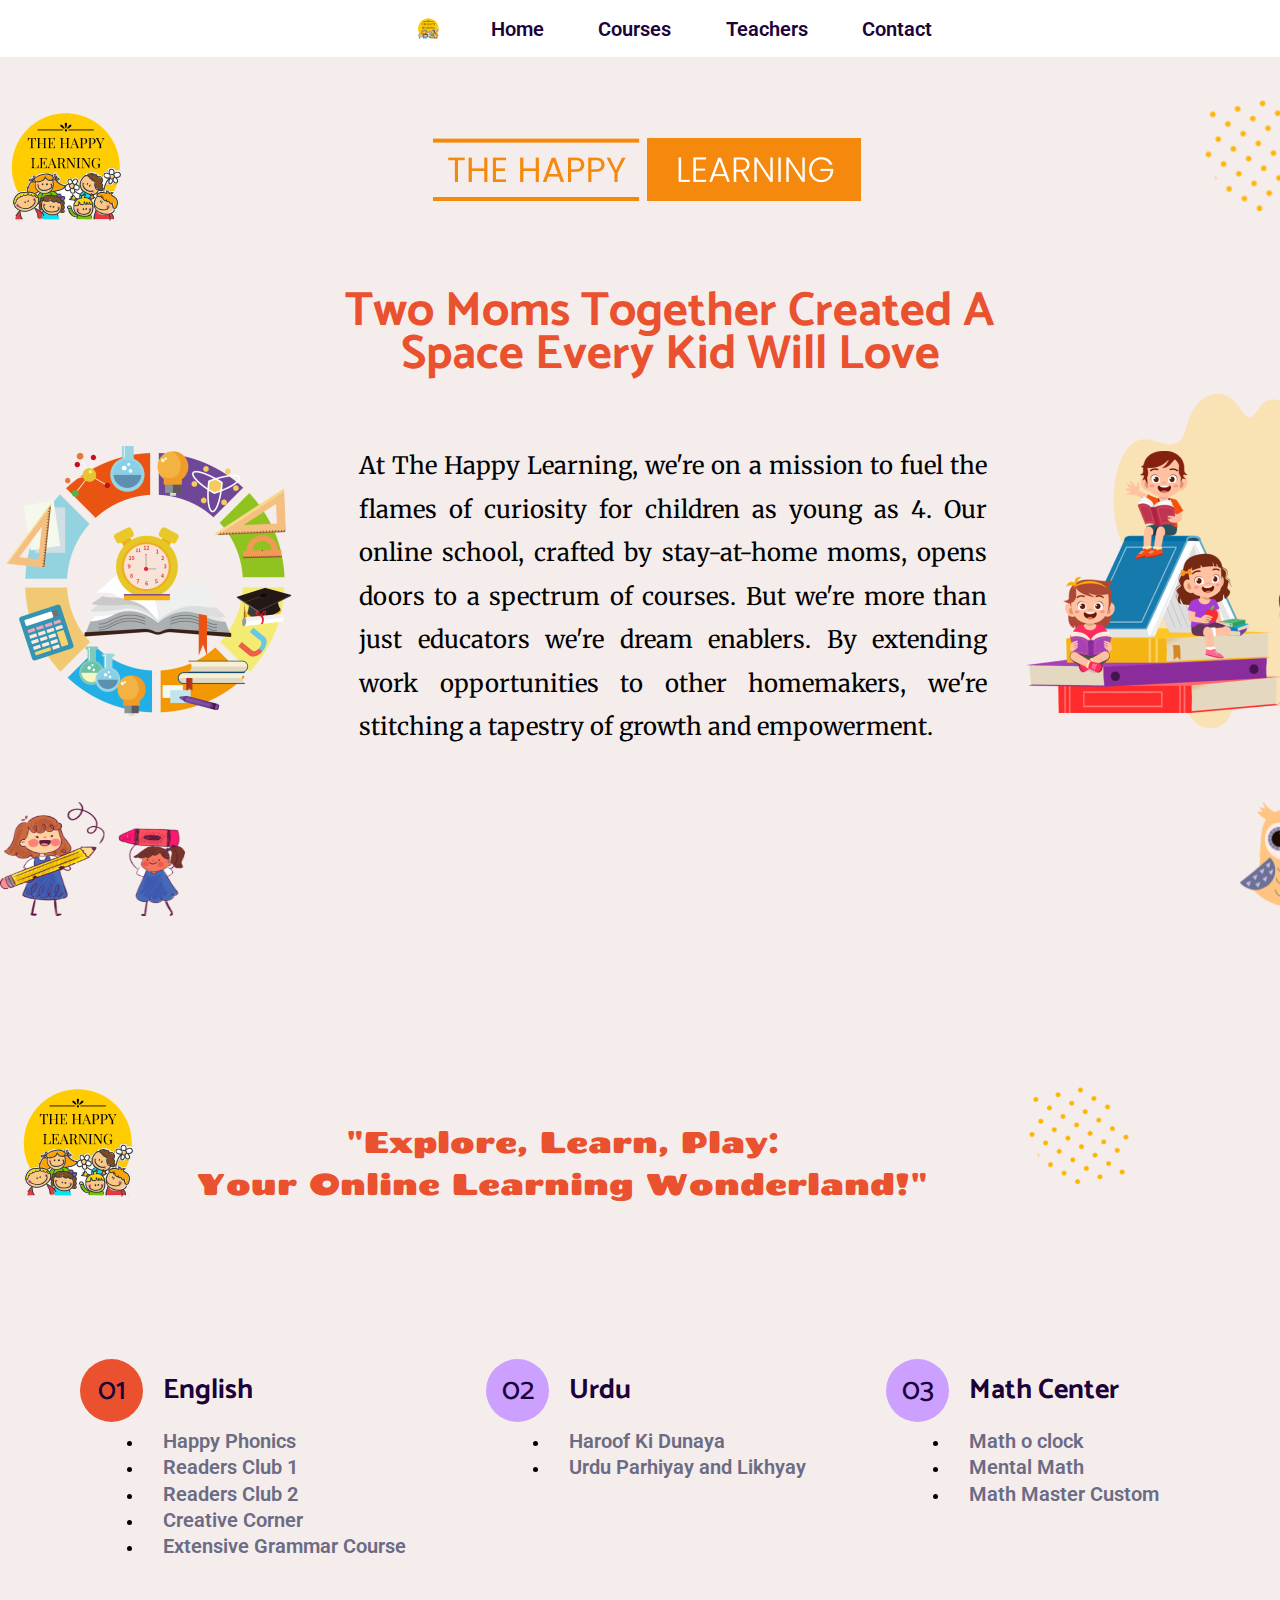
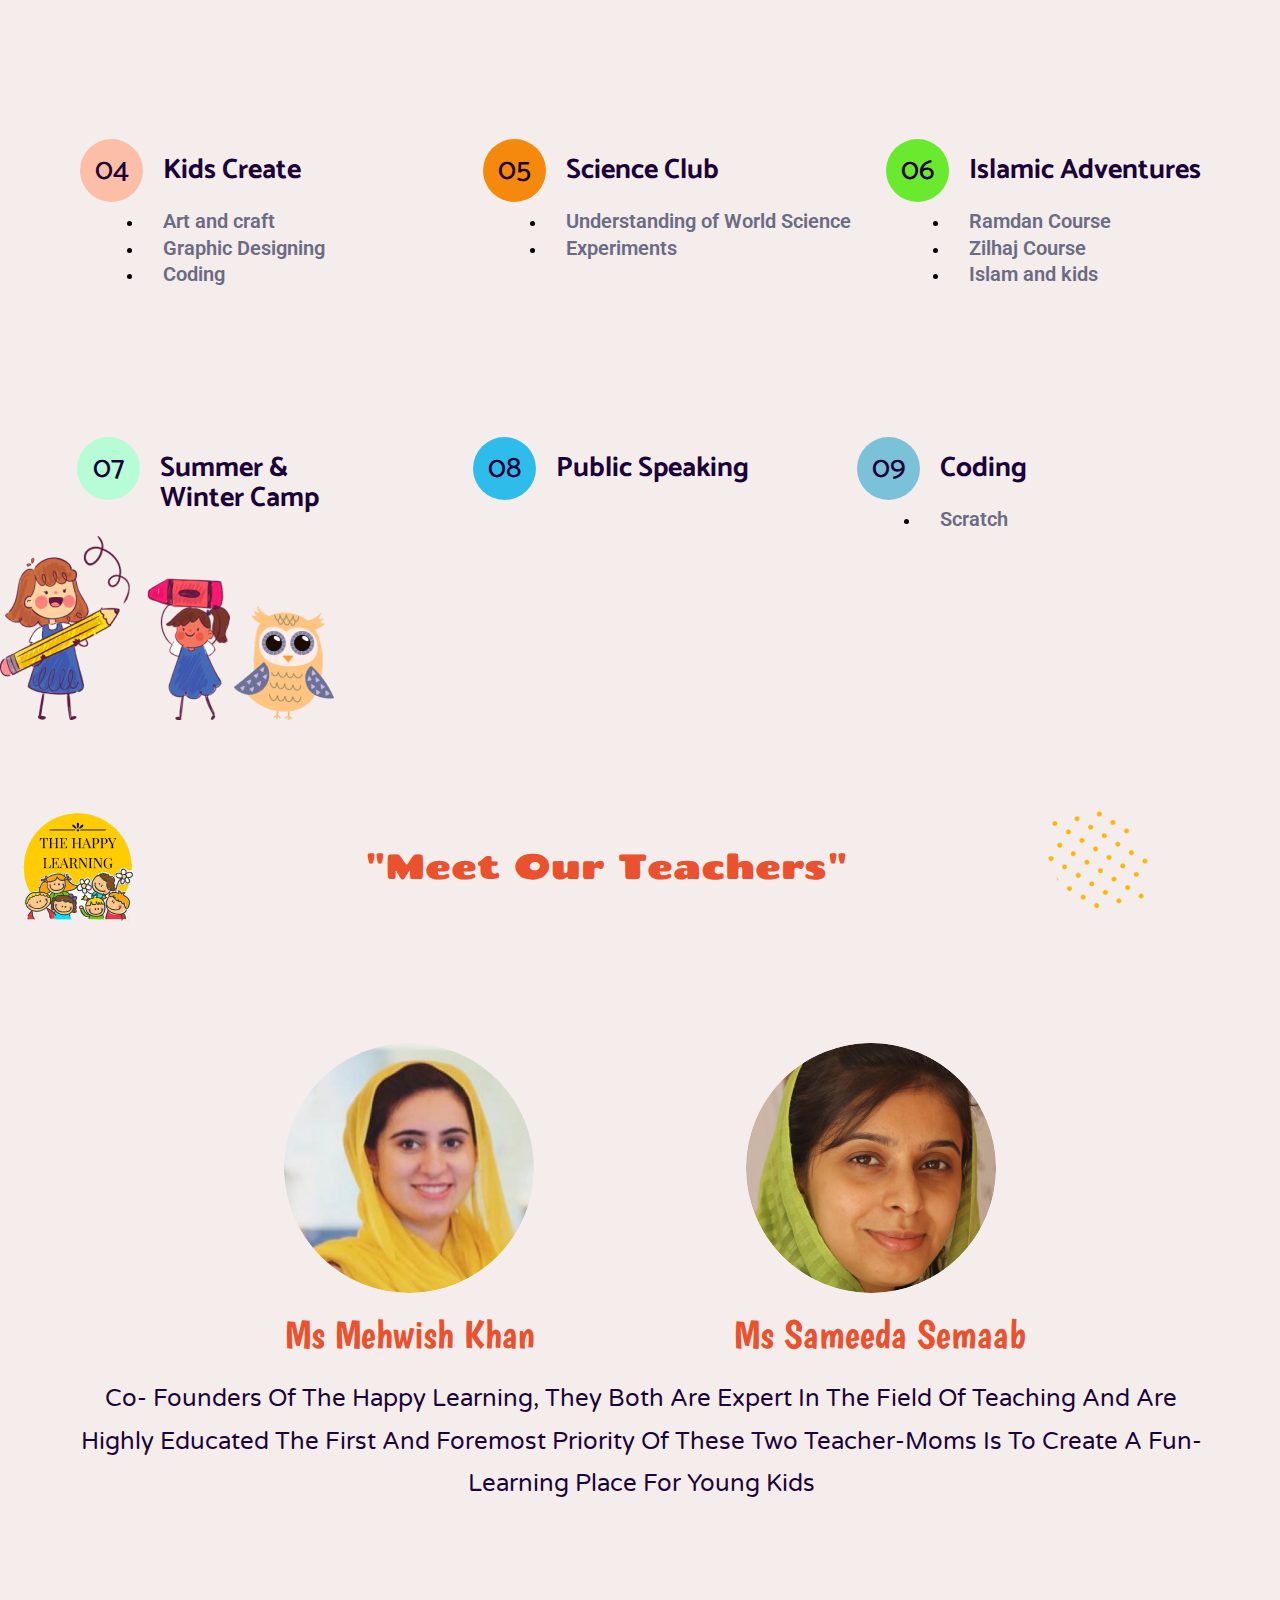
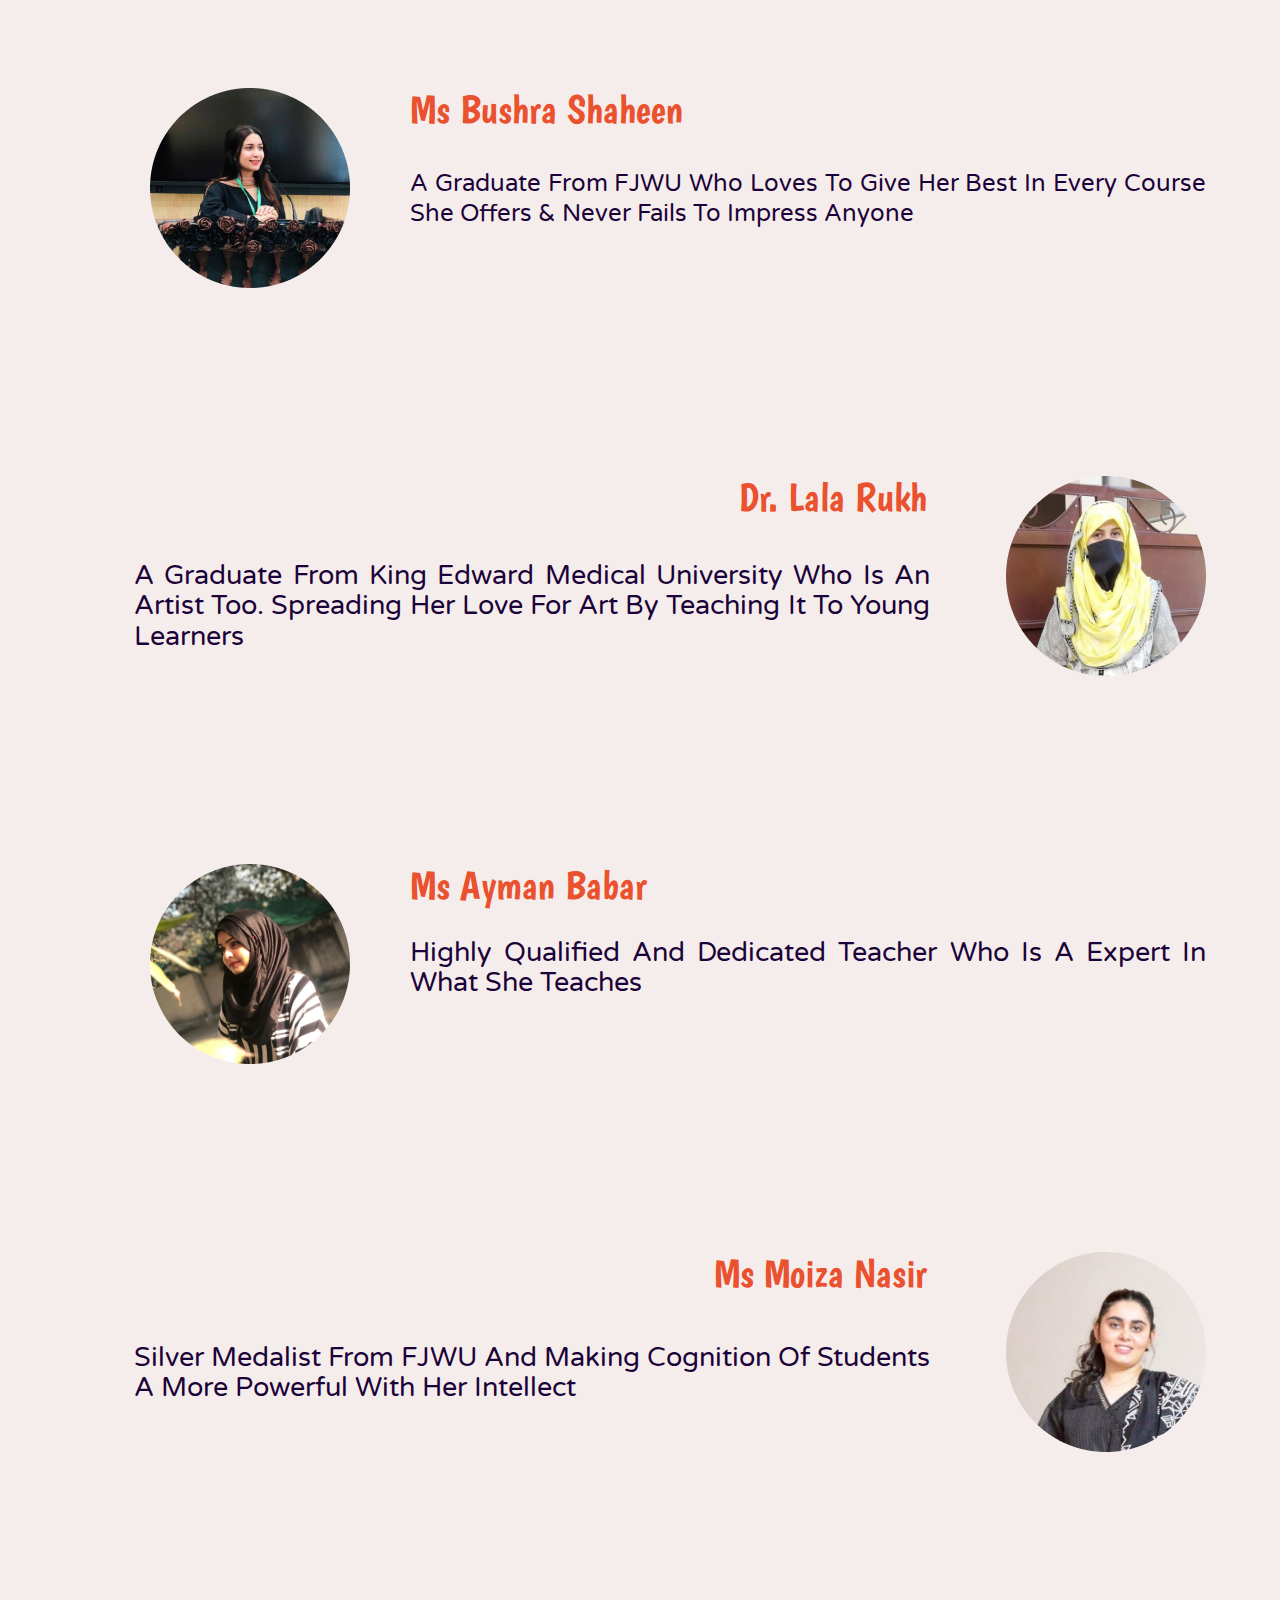
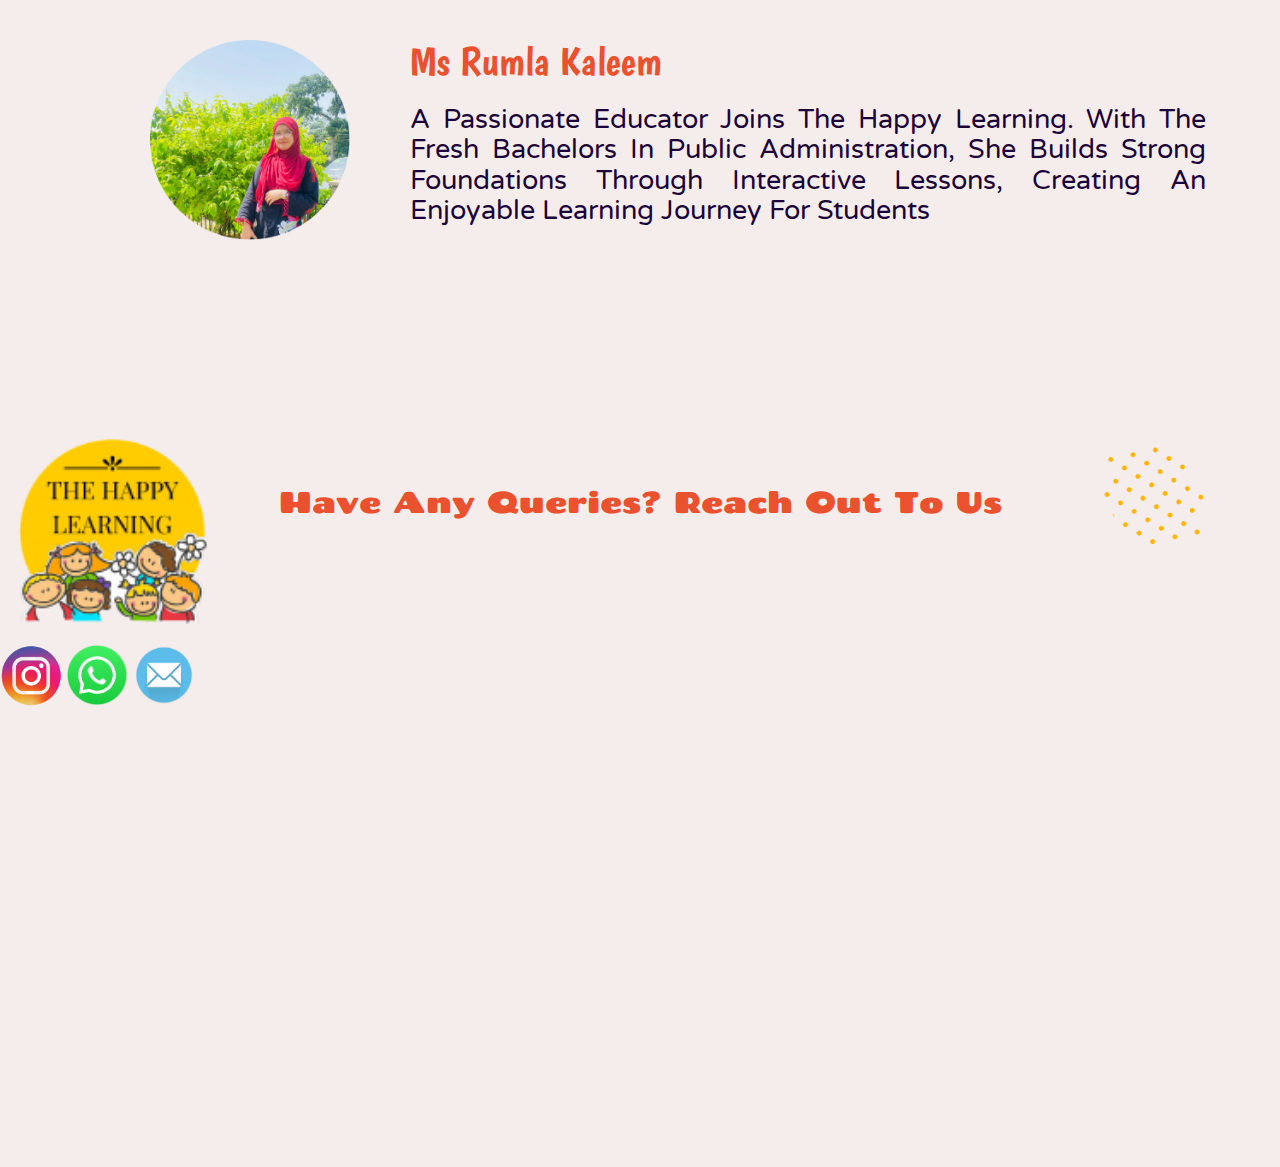
==== commit 21149730: "contact" ====
--- a/index.html
+++ b/index.html
@@ -356,8 +356,16 @@
       </div>
 
       <!-- contact -->
-      <div class="">
-
+      <div class="c-container" id="contact">
+        <div class="row-5">
+          <img src="logo.png" alt="" class="ct-logo">
+          <h1 class="c-title">Have any queries? Reach out to us </h1>
+          <img src="dots.png" alt="" class="c-dots">
+        </div>
+        
+        <img src="insta.png" alt="" class="insta">
+        <img src="whatsapp logo.png" alt="" class="whatsapp">
+        <img src="email-13740.png" alt="" class="email">
 
       </div>
 
--- a/homepage.css
+++ b/homepage.css
@@ -176,11 +176,36 @@
   justify-content: space-between;
 }
 
-
-
-
-
-
-
-
-
+/* .row-5{
+
+} */
+.c-container{
+  overflow-y: scroll;
+  width: 100%;
+  min-height: 100vh;
+  box-sizing: border-box;
+  overflow: hidden;
+}
+.ct-logo{
+  width: 227px;
+  height: 227px;
+  flex-shrink: 0;
+}
+
+.insta{
+  width: 62px;
+  height: 61px;
+  flex-shrink: 0;
+}
+
+.whatsapp{
+  width: 62px;
+  height: 62px;
+  flex-shrink: 0;
+}
+
+.email{
+  width: 62px;
+  height: 62px;
+  flex-shrink: 0;
+}